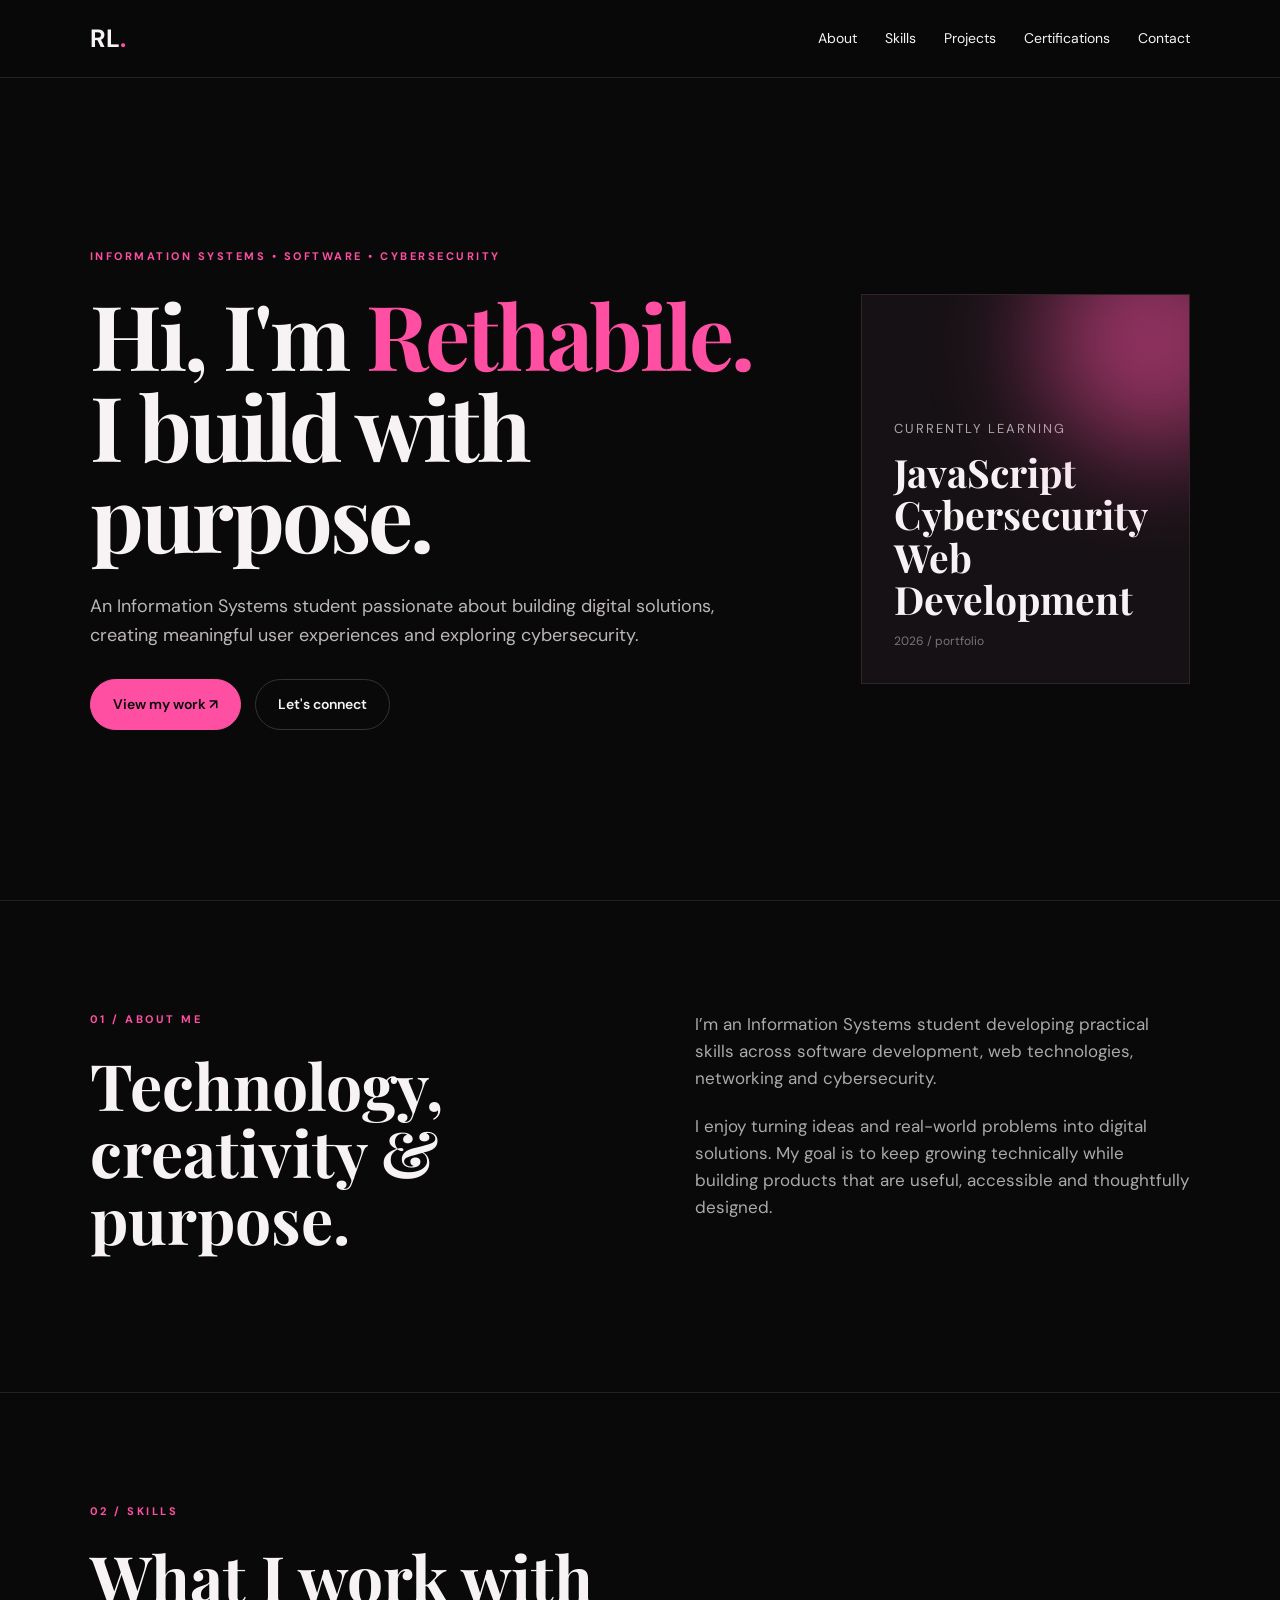
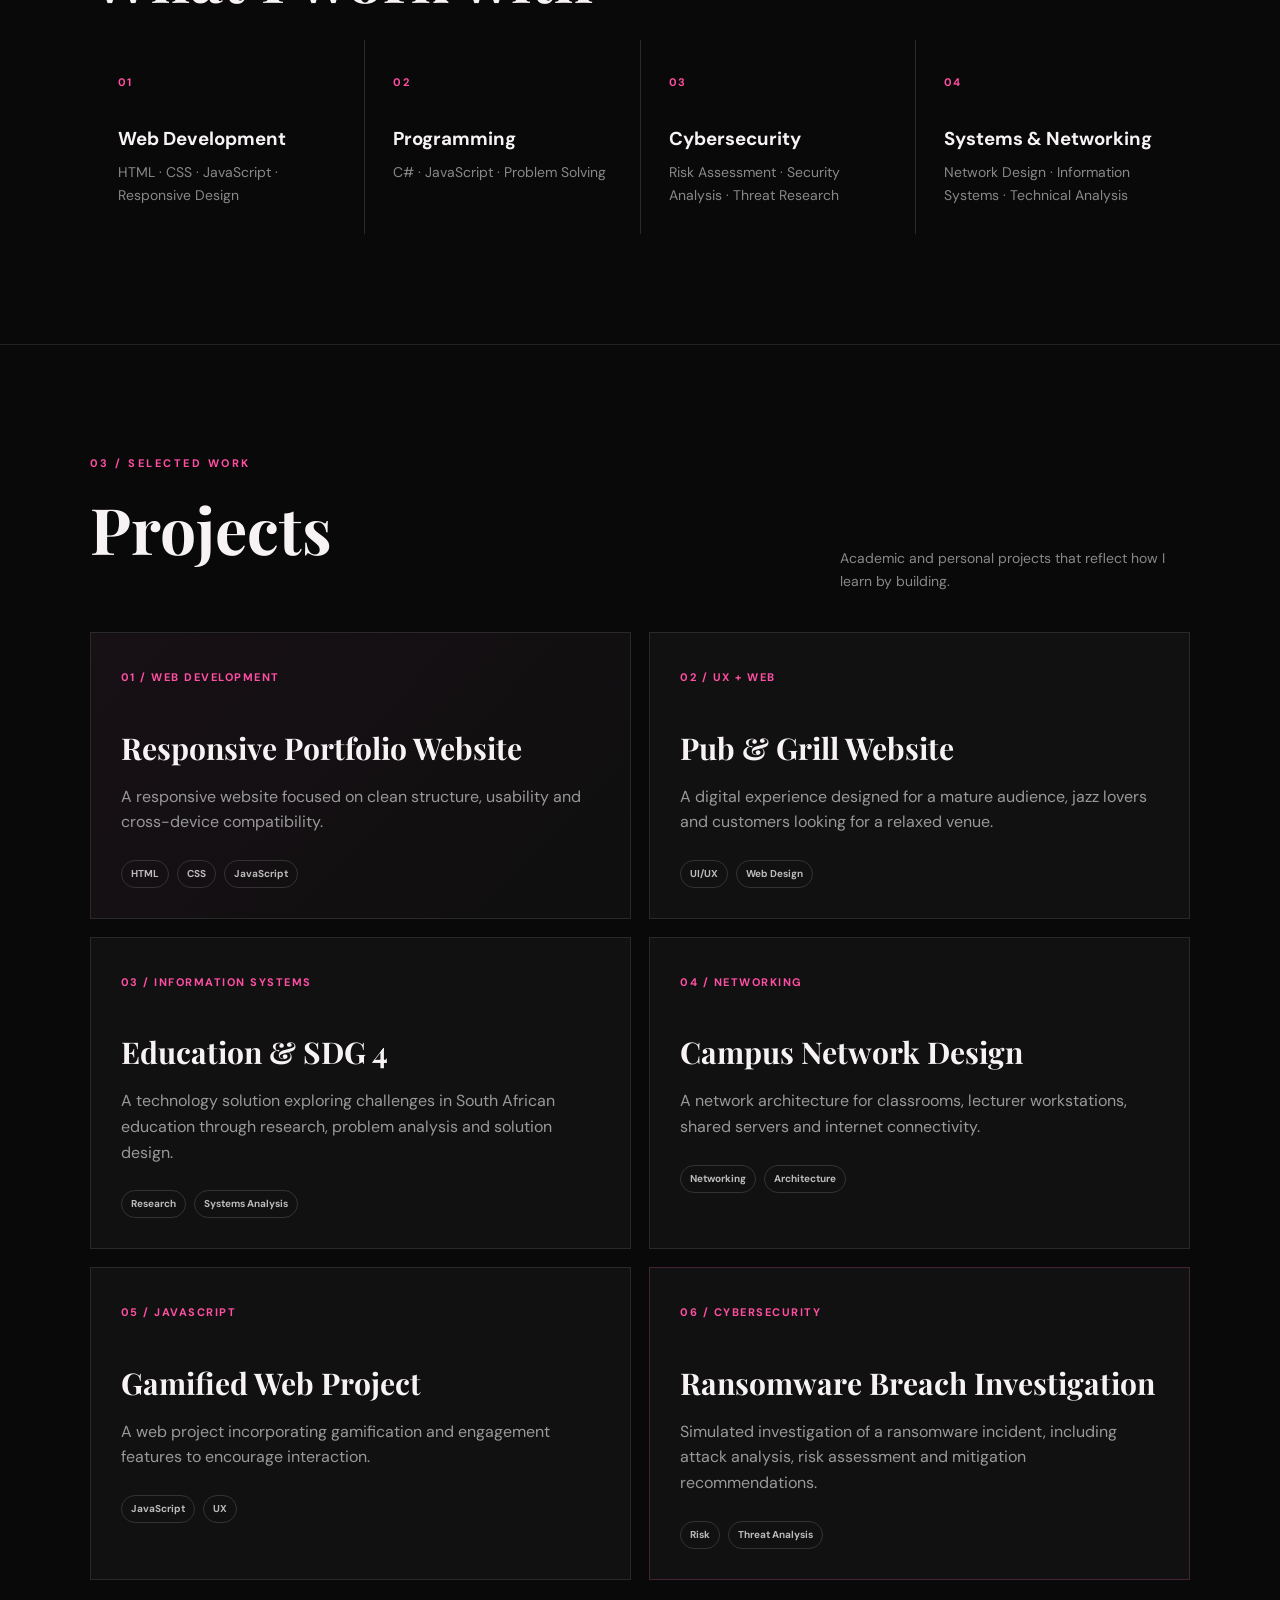
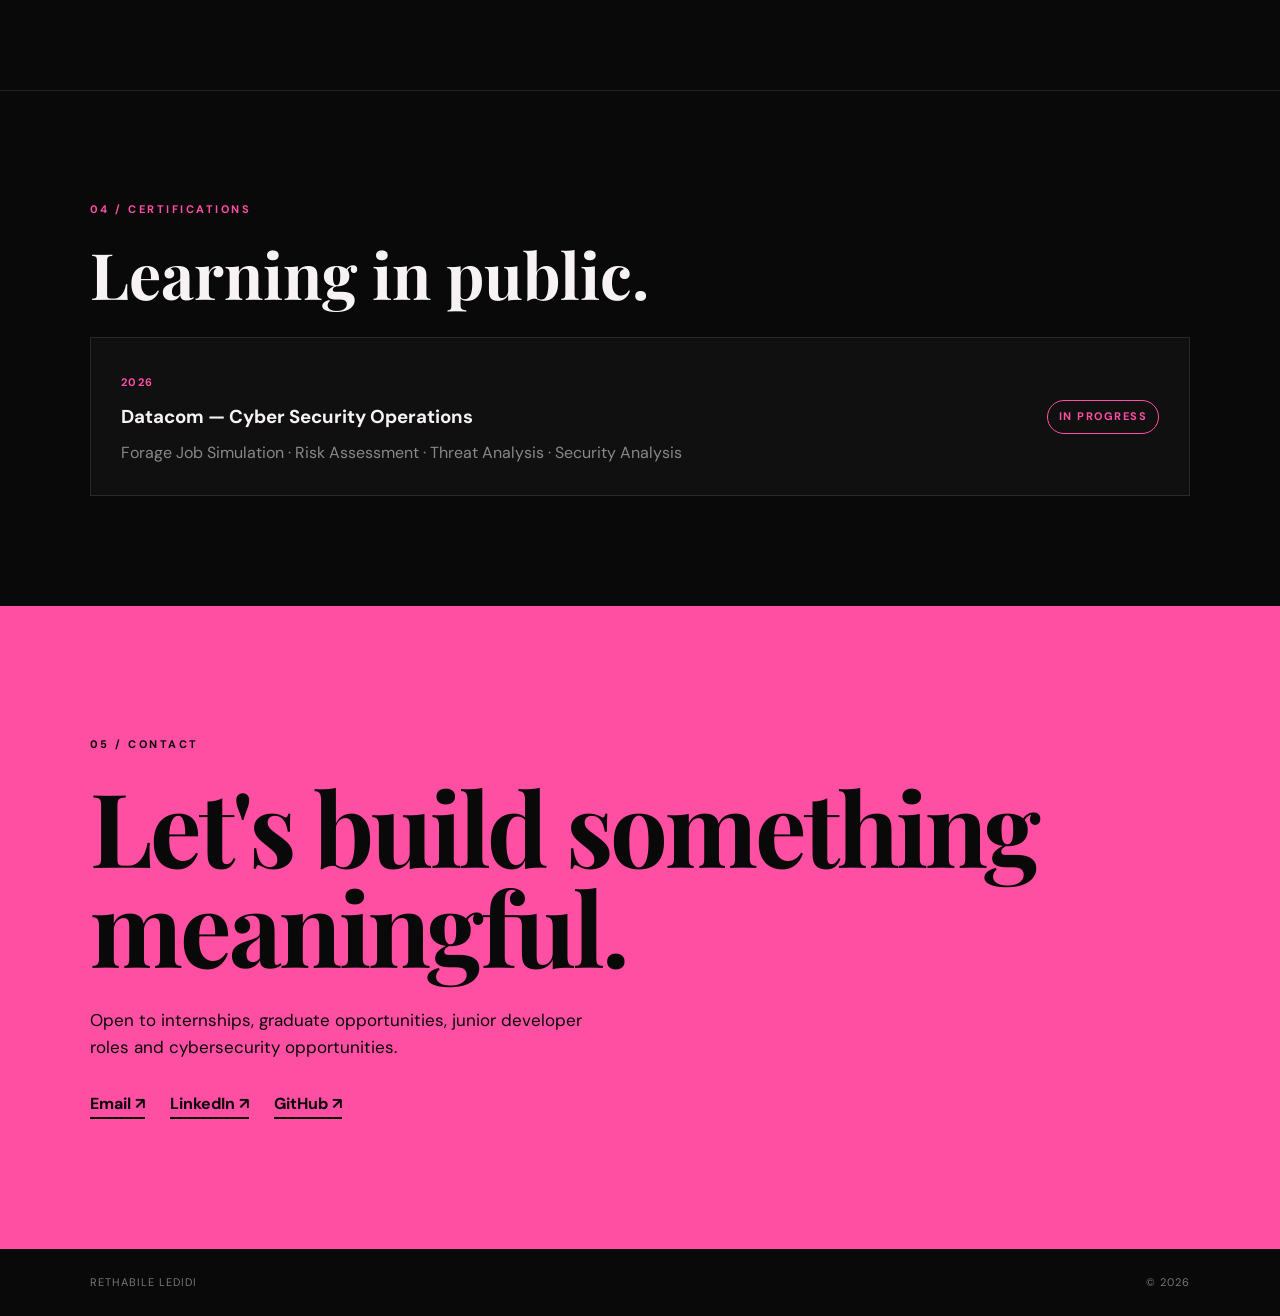
==== index.html @ a7f78f45 "Added all my website files" ====
<!DOCTYPE html>
<html lang="en">
<head>
  <meta charset="UTF-8">
  <meta name="viewport" content="width=device-width, initial-scale=1.0">
  <title>Rethabile Ledidi | Portfolio</title>
  <meta name="description" content="Portfolio of Rethabile Ledidi — Information Systems student, software developer and cybersecurity enthusiast.">
  <link rel="preconnect" href="https://fonts.googleapis.com">
  <link rel="preconnect" href="https://fonts.gstatic.com" crossorigin>
  <link href="https://fonts.googleapis.com/css2?family=DM+Sans:wght@400;500;600;700&family=Playfair+Display:wght@600;700&display=swap" rel="stylesheet">
  <link rel="stylesheet" href="style.css">
</head>
<body>
  <header class="nav">
    <a class="logo" href="#home">RL<span>.</span></a>
    <button class="menu" aria-label="Open menu">☰</button>
    <nav>
      <a href="#about">About</a>
      <a href="#skills">Skills</a>
      <a href="#projects">Projects</a>
      <a href="#certifications">Certifications</a>
      <a href="#contact">Contact</a>
    </nav>
  </header>

  <main>
    <section id="home" class="hero">
      <div class="hero-copy">
        <p class="eyebrow">INFORMATION SYSTEMS • SOFTWARE • CYBERSECURITY</p>
        <h1>Hi, I'm <span>Rethabile.</span><br>I build with purpose.</h1>
        <p class="intro">An Information Systems student passionate about building digital solutions, creating meaningful user experiences and exploring cybersecurity.</p>
        <div class="buttons">
          <a class="btn primary" href="#projects">View my work ↗</a>
          <a class="btn secondary" href="#contact">Let's connect</a>
        </div>
      </div>
      <div class="hero-card">
        <div class="pink-orb"></div>
        <p>Currently learning</p>
        <h2>JavaScript<br>Cybersecurity<br>Web Development</h2>
        <span>2026 / portfolio</span>
      </div>
    </section>

    <section id="about" class="section split">
      <div>
        <p class="eyebrow">01 / ABOUT ME</p>
        <h2>Technology, creativity & purpose.</h2>
      </div>
      <div>
        <p>I’m an Information Systems student developing practical skills across software development, web technologies, networking and cybersecurity.</p>
        <p>I enjoy turning ideas and real-world problems into digital solutions. My goal is to keep growing technically while building products that are useful, accessible and thoughtfully designed.</p>
      </div>
    </section>

    <section id="skills" class="section">
      <p class="eyebrow">02 / SKILLS</p>
      <h2>What I work with</h2>
      <div class="skills-grid">
        <div><span>01</span><h3>Web Development</h3><p>HTML · CSS · JavaScript · Responsive Design</p></div>
        <div><span>02</span><h3>Programming</h3><p>C# · JavaScript · Problem Solving</p></div>
        <div><span>03</span><h3>Cybersecurity</h3><p>Risk Assessment · Security Analysis · Threat Research</p></div>
        <div><span>04</span><h3>Systems & Networking</h3><p>Network Design · Information Systems · Technical Analysis</p></div>
      </div>
    </section>

    <section id="projects" class="section">
      <div class="section-heading">
        <div><p class="eyebrow">03 / SELECTED WORK</p><h2>Projects</h2></div>
        <p>Academic and personal projects that reflect how I learn by building.</p>
      </div>
      <div class="projects">
        <article class="project featured"><span>01 / WEB DEVELOPMENT</span><h3>Responsive Portfolio Website</h3><p>A responsive website focused on clean structure, usability and cross-device compatibility.</p><div class="tags"><b>HTML</b><b>CSS</b><b>JavaScript</b></div></article>
        <article class="project"><span>02 / UX + WEB</span><h3>Pub & Grill Website</h3><p>A digital experience designed for a mature audience, jazz lovers and customers looking for a relaxed venue.</p><div class="tags"><b>UI/UX</b><b>Web Design</b></div></article>
        <article class="project"><span>03 / INFORMATION SYSTEMS</span><h3>Education & SDG 4</h3><p>A technology solution exploring challenges in South African education through research, problem analysis and solution design.</p><div class="tags"><b>Research</b><b>Systems Analysis</b></div></article>
        <article class="project"><span>04 / NETWORKING</span><h3>Campus Network Design</h3><p>A network architecture for classrooms, lecturer workstations, shared servers and internet connectivity.</p><div class="tags"><b>Networking</b><b>Architecture</b></div></article>
        <article class="project"><span>05 / JAVASCRIPT</span><h3>Gamified Web Project</h3><p>A web project incorporating gamification and engagement features to encourage interaction.</p><div class="tags"><b>JavaScript</b><b>UX</b></div></article>
        <article class="project cyber"><span>06 / CYBERSECURITY</span><h3>Ransomware Breach Investigation</h3><p>Simulated investigation of a ransomware incident, including attack analysis, risk assessment and mitigation recommendations.</p><div class="tags"><b>Risk</b><b>Threat Analysis</b></div></article>
      </div>
    </section>

    <section id="certifications" class="section cert">
      <p class="eyebrow">04 / CERTIFICATIONS</p>
      <h2>Learning in public.</h2>
      <div class="cert-card">
        <div><span>2026</span><h3>Datacom — Cyber Security Operations</h3><p>Forage Job Simulation · Risk Assessment · Threat Analysis · Security Analysis</p></div>
        <span class="status">IN PROGRESS</span>
      </div>
    </section>

    <section id="contact" class="contact">
      <p class="eyebrow">05 / CONTACT</p>
      <h2>Let's build something<br><span>meaningful.</span></h2>
      <p>Open to internships, graduate opportunities, junior developer roles and cybersecurity opportunities.</p>
      <div class="contact-links">
        <a href="mailto:your.email@example.com">Email ↗</a>
        <a href="https://www.linkedin.com/" target="_blank">LinkedIn ↗</a>
        <a href="https://github.com/" target="_blank">GitHub ↗</a>
      </div>
    </section>
  </main>

  <footer><span>RETHABILE LEDIDI</span><span>© 2026</span></footer>
  <script src="script.js"></script>
</body>
</html>
---- style.css ----
*{box-sizing:border-box;margin:0;padding:0}html{scroll-behavior:smooth}body{background:#090909;color:#f7f3f5;font-family:'DM Sans',sans-serif;line-height:1.6}a{color:inherit;text-decoration:none}.nav{height:78px;display:flex;align-items:center;justify-content:space-between;padding:0 7%;position:sticky;top:0;background:rgba(9,9,9,.92);backdrop-filter:blur(12px);z-index:10;border-bottom:1px solid #222}.logo{font-size:25px;font-weight:700}.logo span,.hero h1 span,.contact h2 span{color:#ff4fa3}.nav nav{display:flex;gap:28px;font-size:14px}.nav nav a:hover{color:#ff4fa3}.menu{display:none;background:none;border:0;color:white;font-size:25px}.hero{min-height:calc(100vh - 78px);padding:8% 7%;display:grid;grid-template-columns:1.35fr .65fr;gap:8%;align-items:center}.eyebrow{font-size:11px;letter-spacing:2.5px;color:#ff4fa3;font-weight:700;margin-bottom:22px}.hero h1{font-family:'Playfair Display',serif;font-size:clamp(52px,7vw,100px);line-height:1.02;letter-spacing:-3px}.intro{max-width:650px;color:#bcb6ba;font-size:18px;margin:30px 0}.buttons{display:flex;gap:14px;flex-wrap:wrap}.btn{padding:13px 22px;border:1px solid #333;border-radius:100px;font-weight:600;font-size:14px}.primary{background:#ff4fa3;color:#090909;border-color:#ff4fa3}.secondary:hover{border-color:#ff4fa3;color:#ff4fa3}.hero-card{min-height:390px;background:#151114;border:1px solid #30242a;padding:32px;position:relative;overflow:hidden;display:flex;flex-direction:column;justify-content:flex-end}.hero-card p{color:#aaa;font-size:13px;text-transform:uppercase;letter-spacing:2px}.hero-card h2{font-family:'Playfair Display',serif;font-size:39px;line-height:1.08;margin:12px 0}.hero-card span{font-size:12px;color:#777}.pink-orb{position:absolute;width:230px;height:230px;border-radius:50%;background:#ff4fa3;filter:blur(55px);opacity:.55;right:-80px;top:-70px}.section{padding:110px 7%;border-top:1px solid #222}.split{display:grid;grid-template-columns:1fr 1fr;gap:10%}.section h2{font-family:'Playfair Display',serif;font-size:clamp(38px,5vw,65px);line-height:1.05;margin-bottom:30px}.split>div:last-child{color:#aaa;font-size:17px;max-width:650px}.split p+p{margin-top:20px}.skills-grid{display:grid;grid-template-columns:repeat(4,1fr);gap:1px;background:#2a2a2a}.skills-grid>div{background:#090909;padding:28px;min-height:190px}.skills-grid span,.project>span,.cert-card span{color:#ff4fa3;font-size:11px;letter-spacing:1.5px;font-weight:700}.skills-grid h3{margin:30px 0 8px}.skills-grid p,.section-heading>p{color:#888;font-size:14px}.section-heading{display:flex;justify-content:space-between;gap:30px;align-items:end;margin-bottom:40px}.section-heading>p{max-width:350px}.projects{display:grid;grid-template-columns:repeat(2,1fr);gap:18px}.project{min-height:260px;padding:30px;background:#111;border:1px solid #292929;transition:.25s}.project:hover{transform:translateY(-5px);border-color:#ff4fa3}.project h3{font-family:'Playfair Display',serif;font-size:30px;margin:35px 0 12px}.project p{color:#999;max-width:560px}.tags{display:flex;gap:8px;margin-top:25px}.tags b{font-size:10px;border:1px solid #333;padding:5px 9px;border-radius:20px;color:#bbb}.featured{background:linear-gradient(135deg,#171015,#0f0f0f)}.cyber{border-color:#442337}.cert-card{display:flex;justify-content:space-between;gap:20px;align-items:center;border:1px solid #292929;padding:30px;background:#101010}.cert-card h3{margin:8px 0}.cert-card p{color:#888}.status{border:1px solid #ff4fa3;padding:7px 11px;border-radius:20px;white-space:nowrap}.contact{padding:130px 7%;background:#ff4fa3;color:#090909}.contact .eyebrow{color:#090909}.contact h2{font-family:'Playfair Display',serif;font-size:clamp(50px,8vw,105px);line-height:.98;letter-spacing:-3px}.contact h2 span{color:#090909}.contact>p:not(.eyebrow){max-width:520px;margin:30px 0;font-size:17px}.contact-links{display:flex;gap:25px;flex-wrap:wrap}.contact-links a{font-weight:700;border-bottom:2px solid #090909}.contact-links a:hover{opacity:.6}footer{padding:25px 7%;display:flex;justify-content:space-between;color:#777;font-size:11px;letter-spacing:1px}@media(max-width:800px){.nav nav{display:none}.menu{display:block}.hero,.split{grid-template-columns:1fr}.hero{padding-top:60px}.hero-card{min-height:330px}.skills-grid{grid-template-columns:1fr 1fr}.projects{grid-template-columns:1fr}.section-heading{display:block}.section-heading>p{margin-top:15px}.cert-card{align-items:flex-start;flex-direction:column}}@media(max-width:500px){.skills-grid{grid-template-columns:1fr}.hero h1{letter-spacing:-2px}.section{padding:80px 6%}.hero{padding-left:6%;padding-right:6%}.nav{padding:0 6%}}
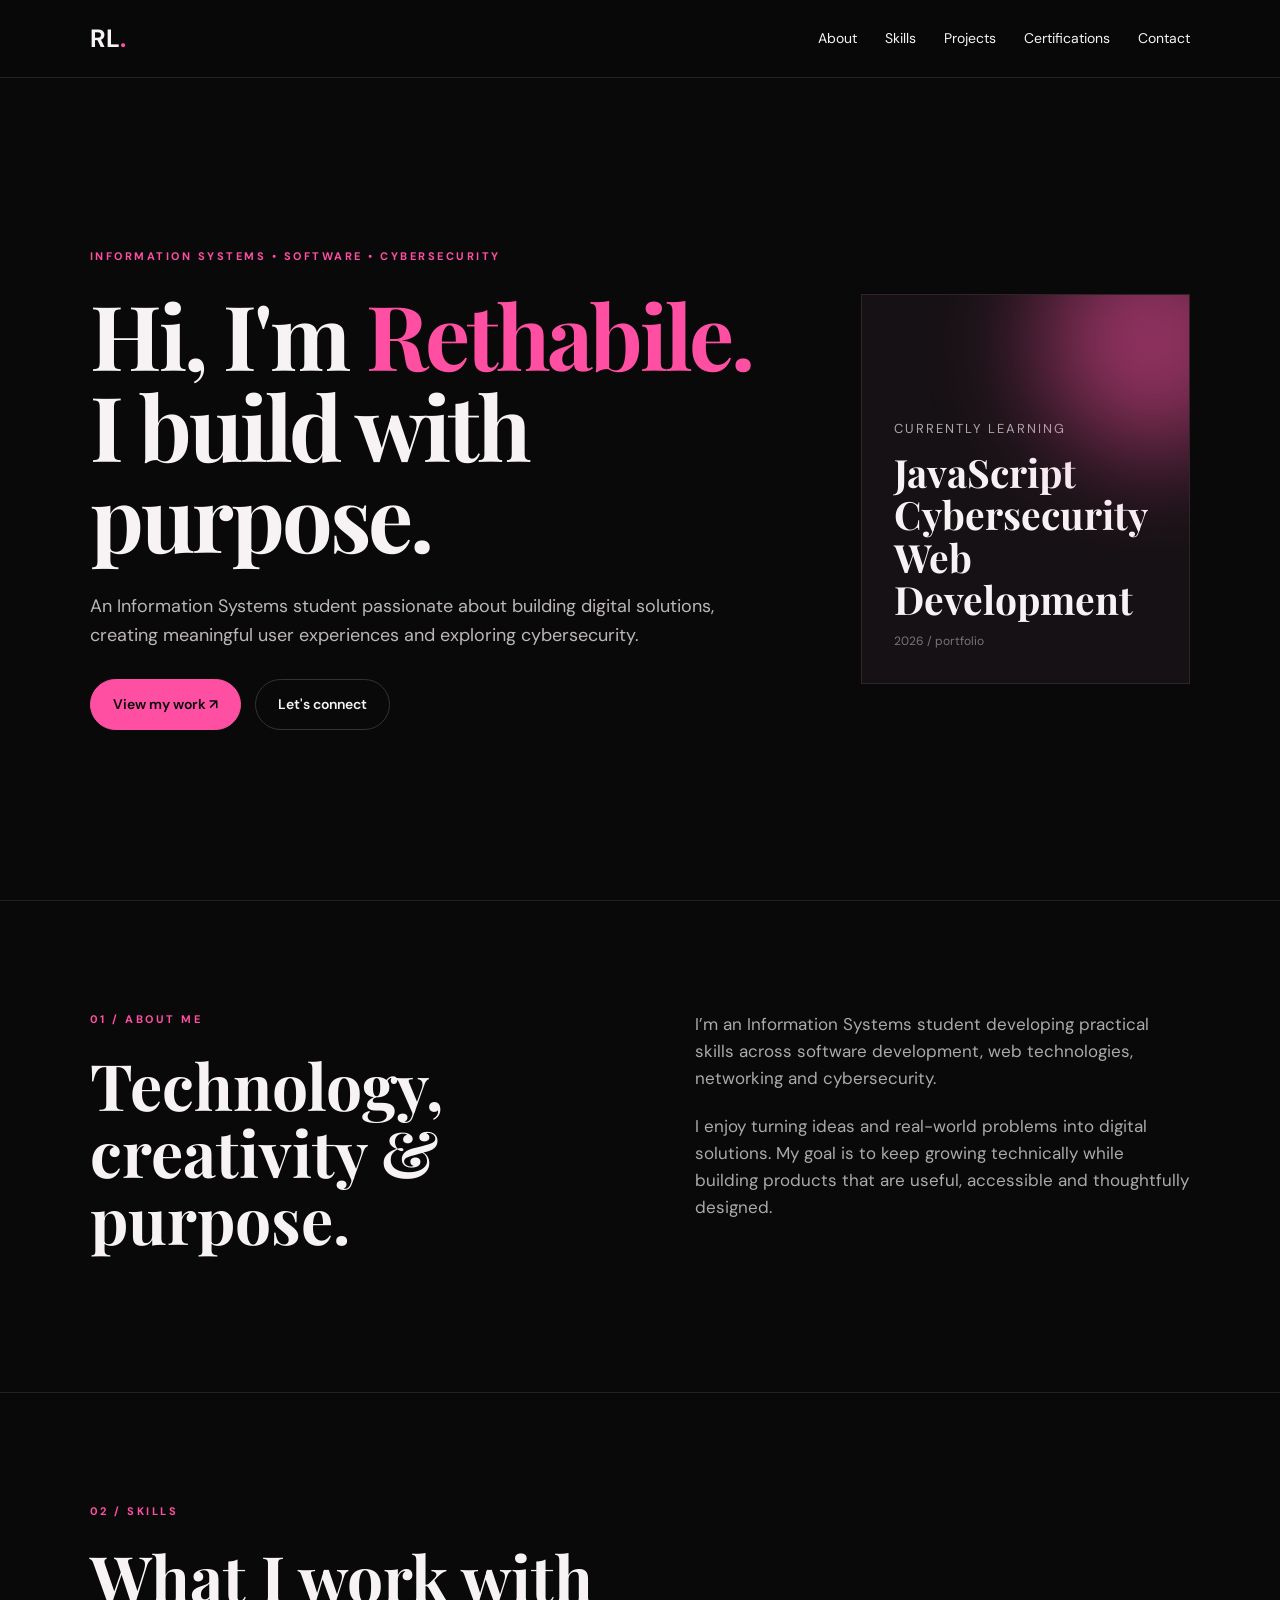
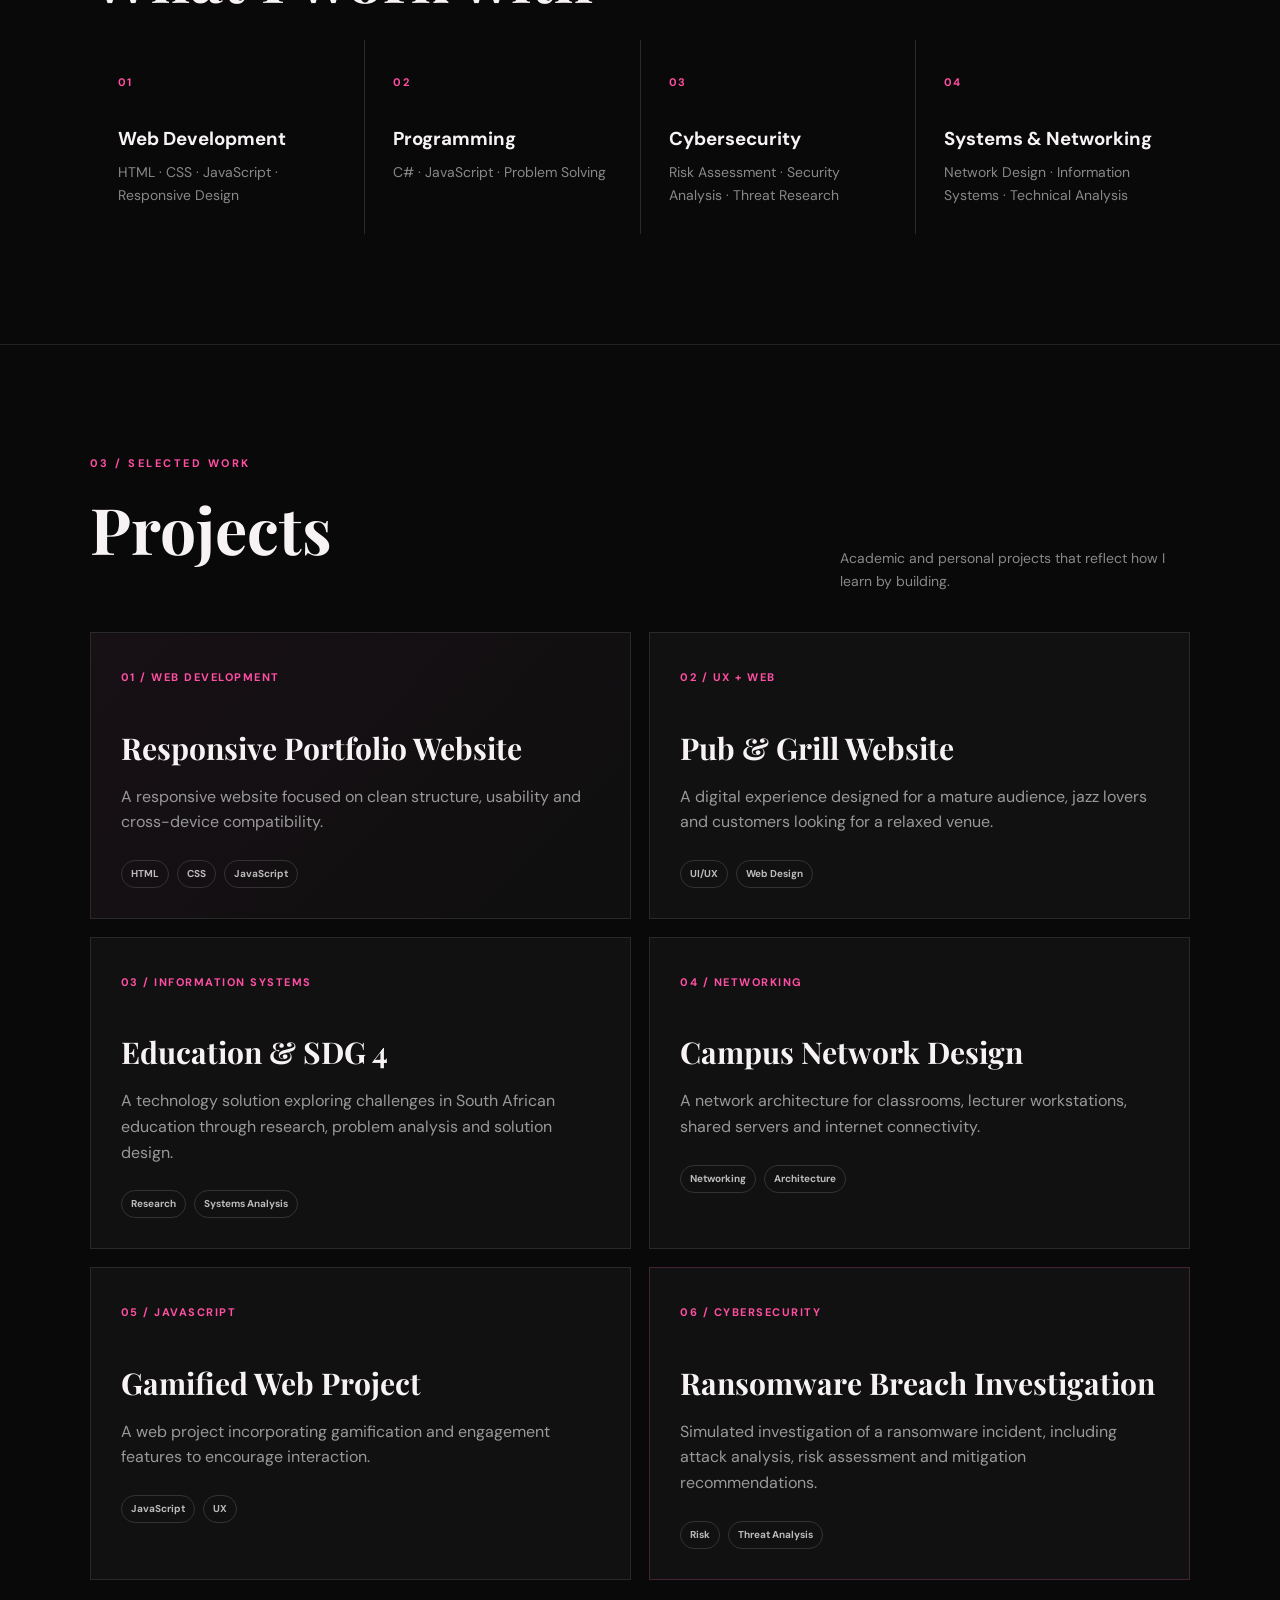
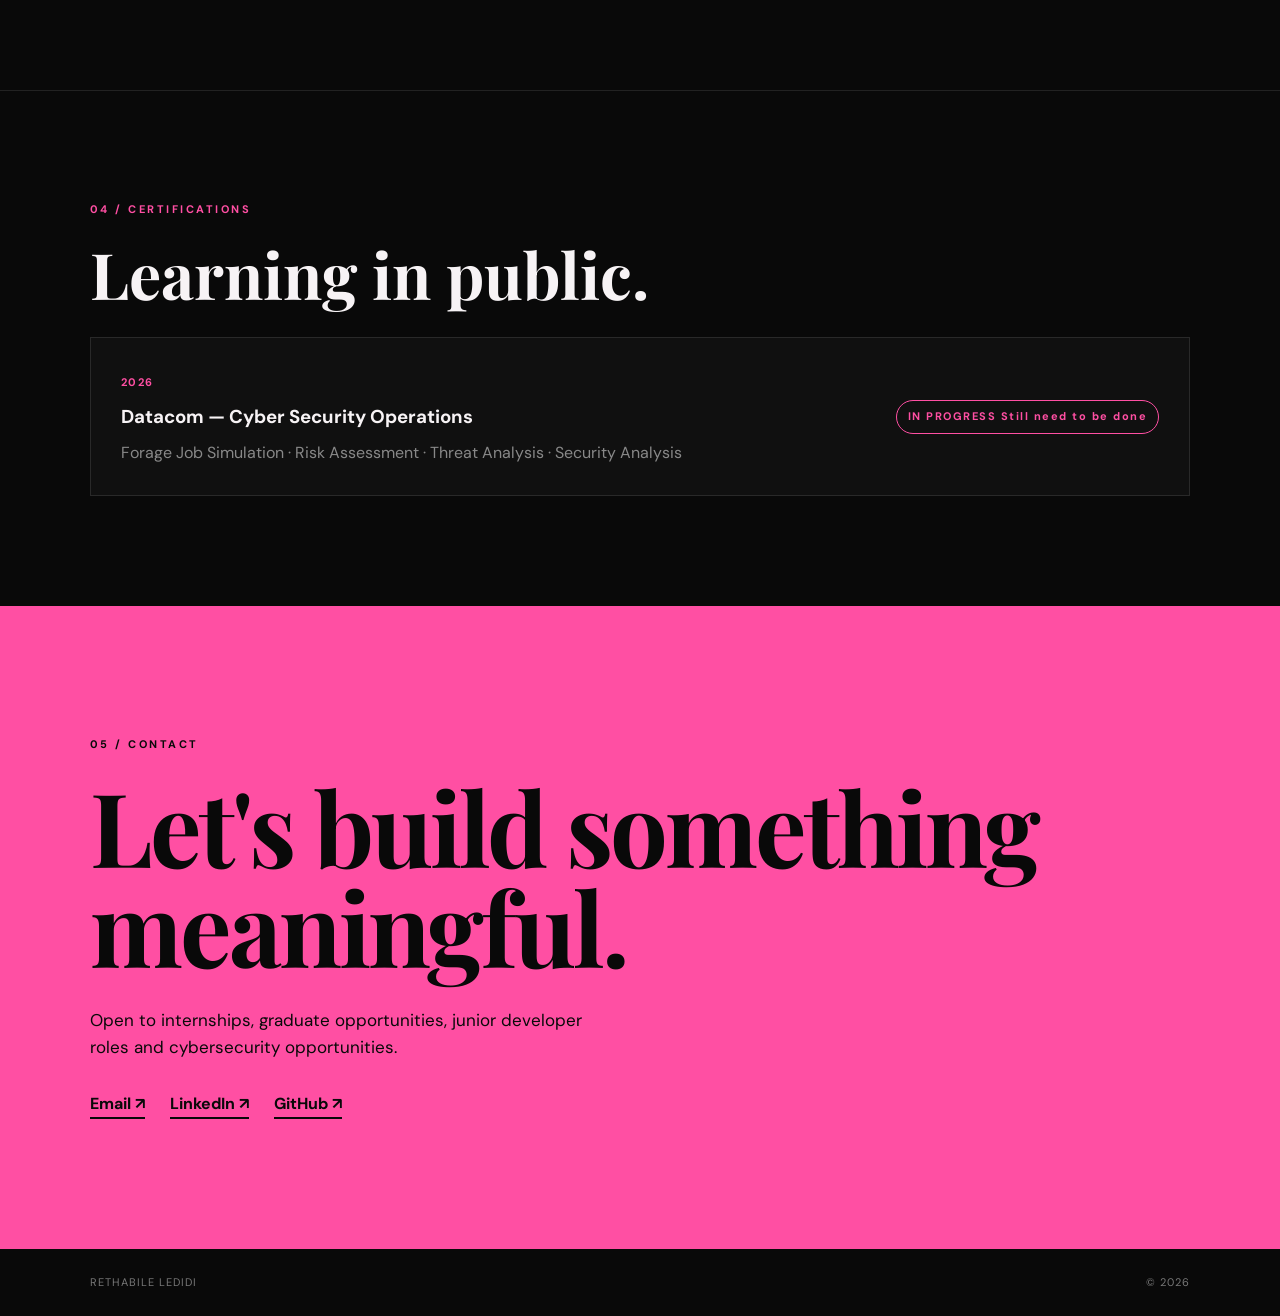
==== commit 0c814d0a: "add more info" ====
--- a/index.html
+++ b/index.html
@@ -84,7 +84,7 @@
       <h2>Learning in public.</h2>
       <div class="cert-card">
         <div><span>2026</span><h3>Datacom — Cyber Security Operations</h3><p>Forage Job Simulation · Risk Assessment · Threat Analysis · Security Analysis</p></div>
-        <span class="status">IN PROGRESS</span>
+        <span class="status">IN PROGRESS Still need to be done</span>
       </div>
     </section>
 
@@ -93,9 +93,9 @@
       <h2>Let's build something<br><span>meaningful.</span></h2>
       <p>Open to internships, graduate opportunities, junior developer roles and cybersecurity opportunities.</p>
       <div class="contact-links">
-        <a href="mailto:your.email@example.com">Email ↗</a>
-        <a href="https://www.linkedin.com/" target="_blank">LinkedIn ↗</a>
-        <a href="https://github.com/" target="_blank">GitHub ↗</a>
+        <a href="mailto:rethabileledidi@gmail.com">Email ↗</a>
+        <a href="https://www.linkedin.com/in/rethabile-ledidi/" target="_blank">LinkedIn ↗</a>
+        <a href="https://github.com/rethabileledidi" target="_blank">GitHub ↗</a>
       </div>
     </section>
   </main>
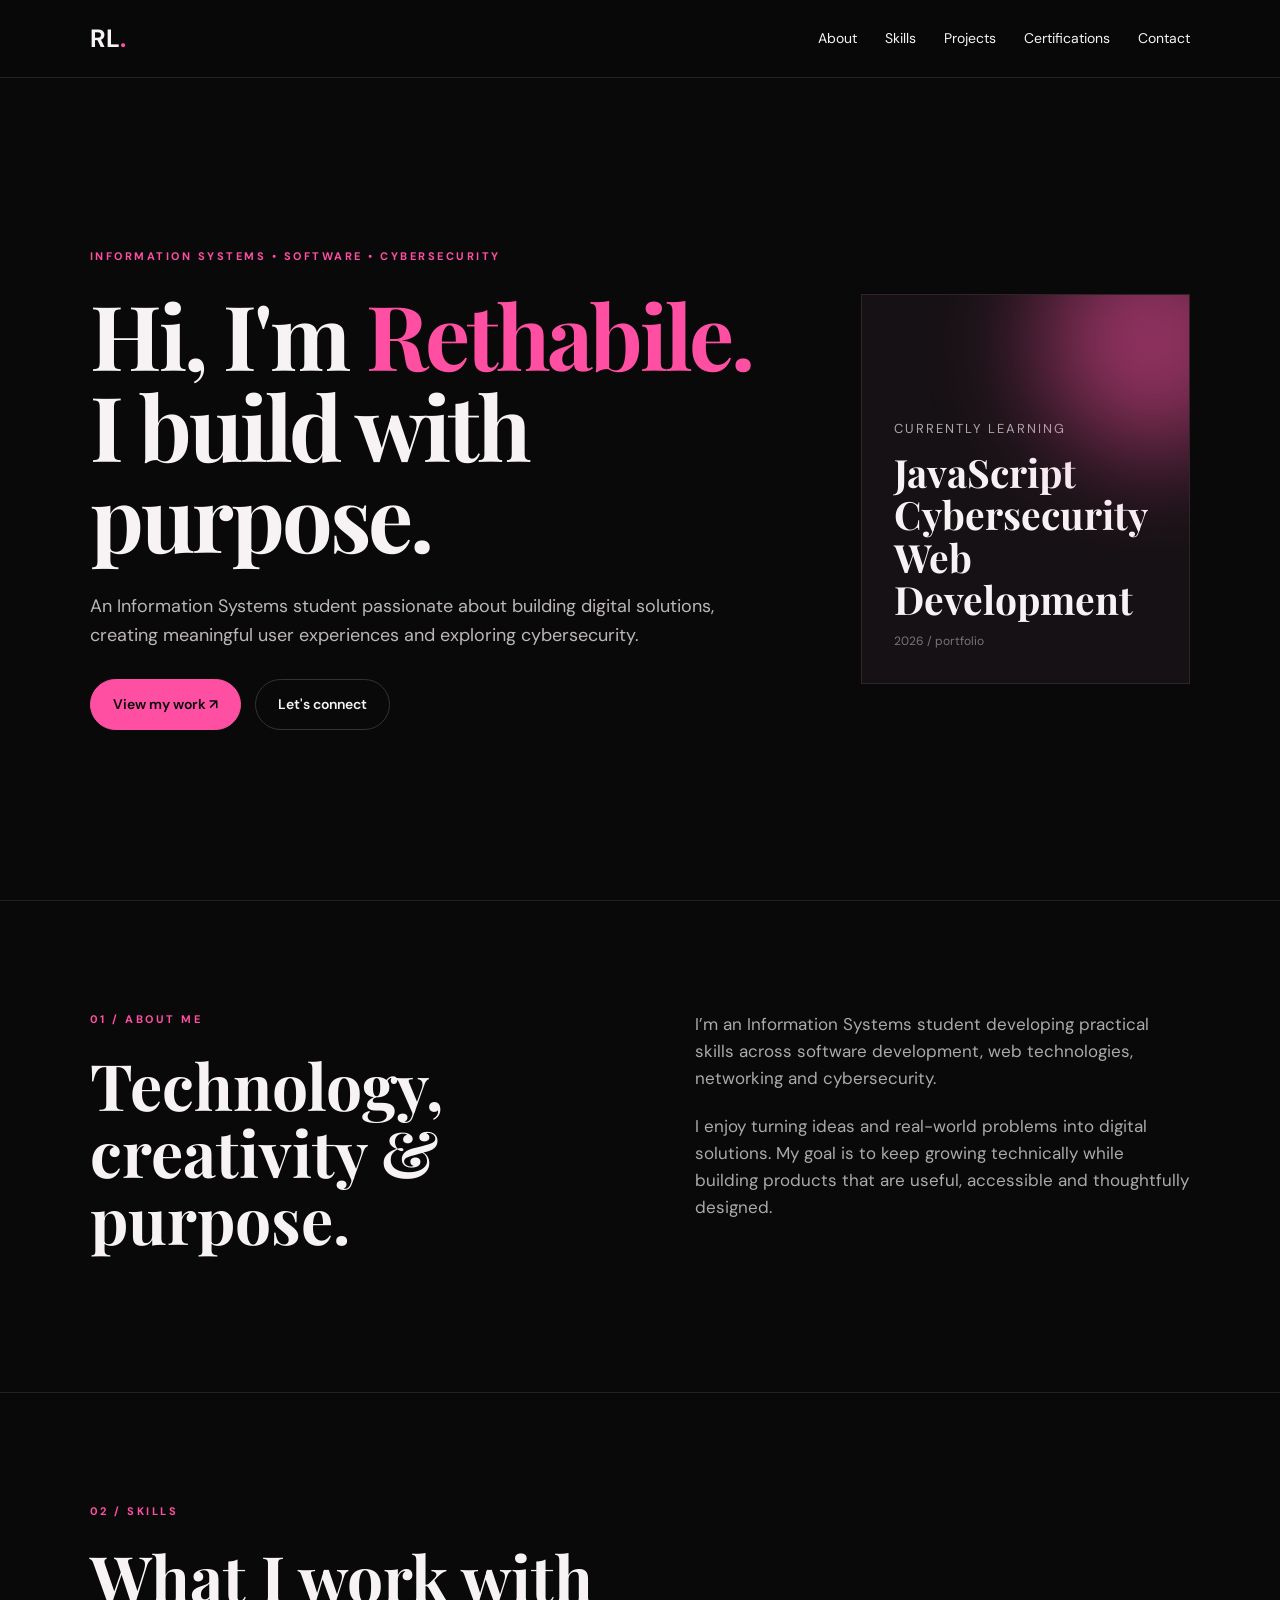
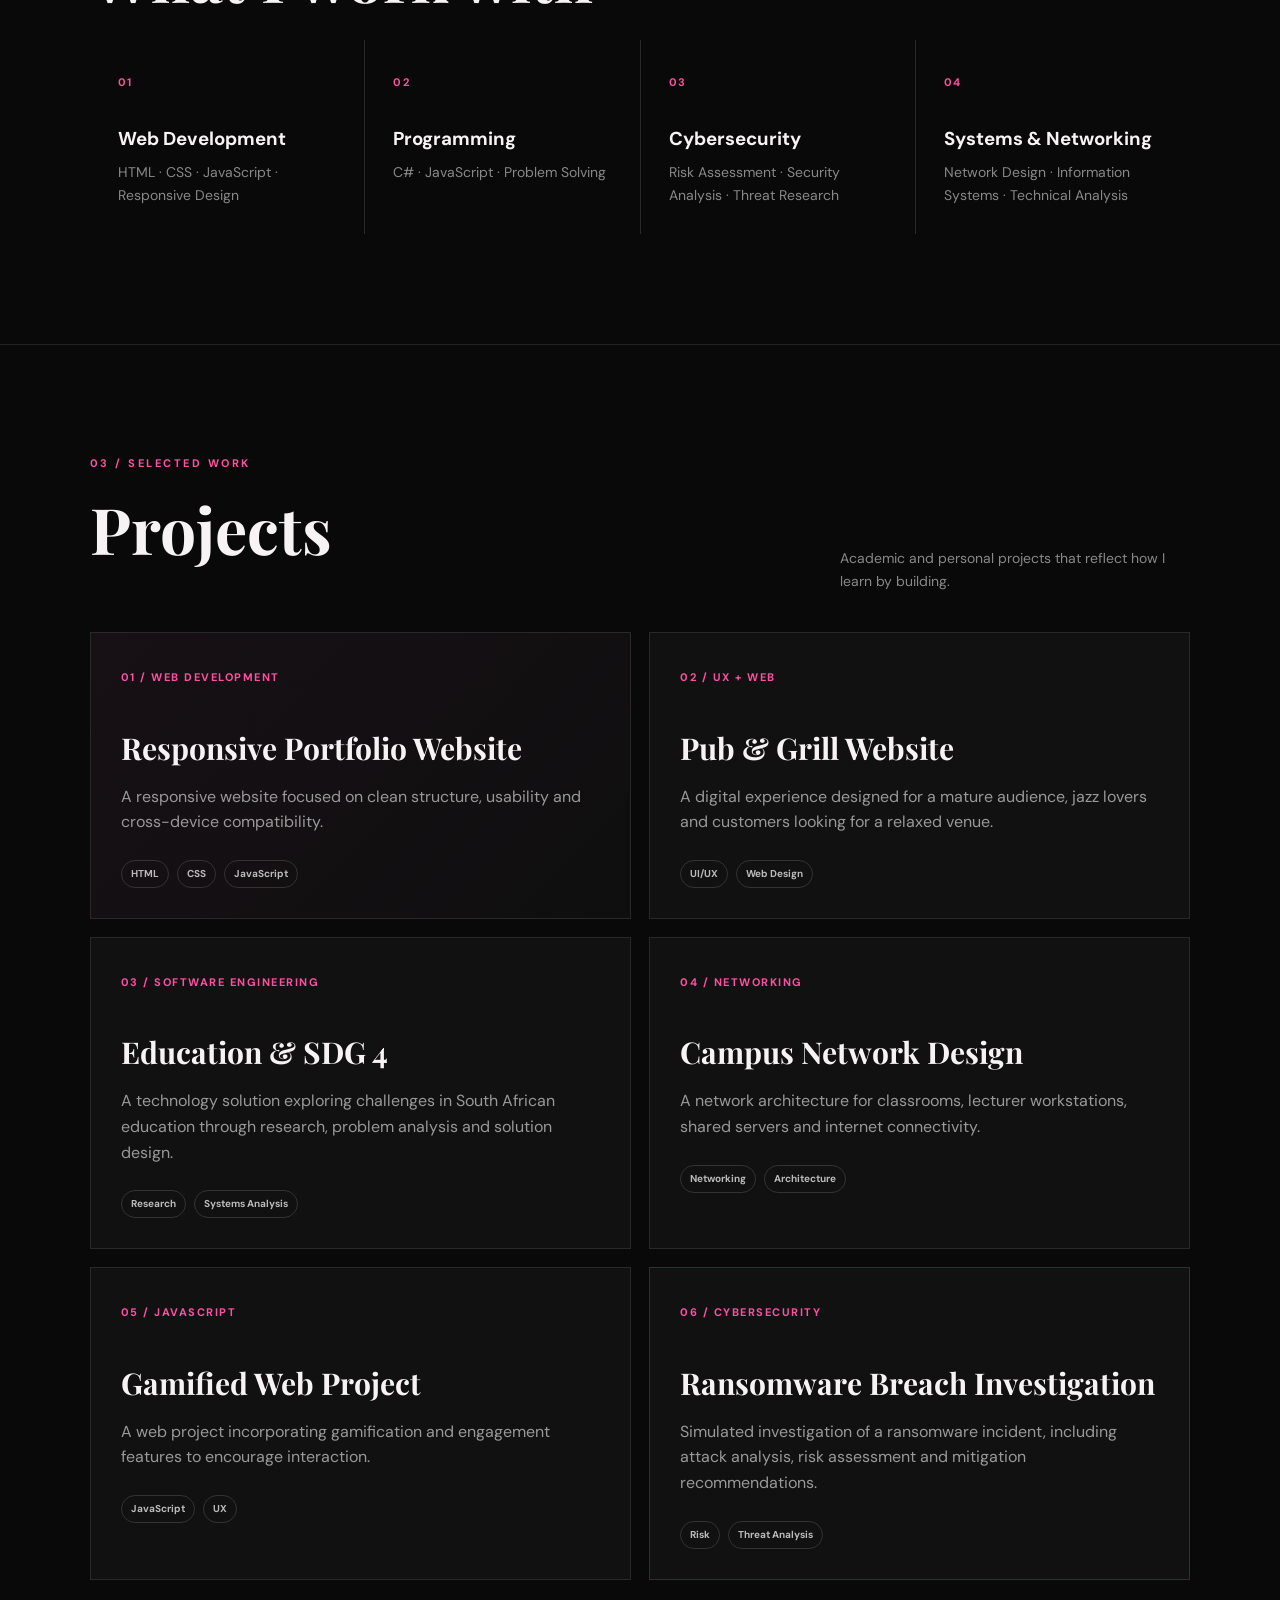
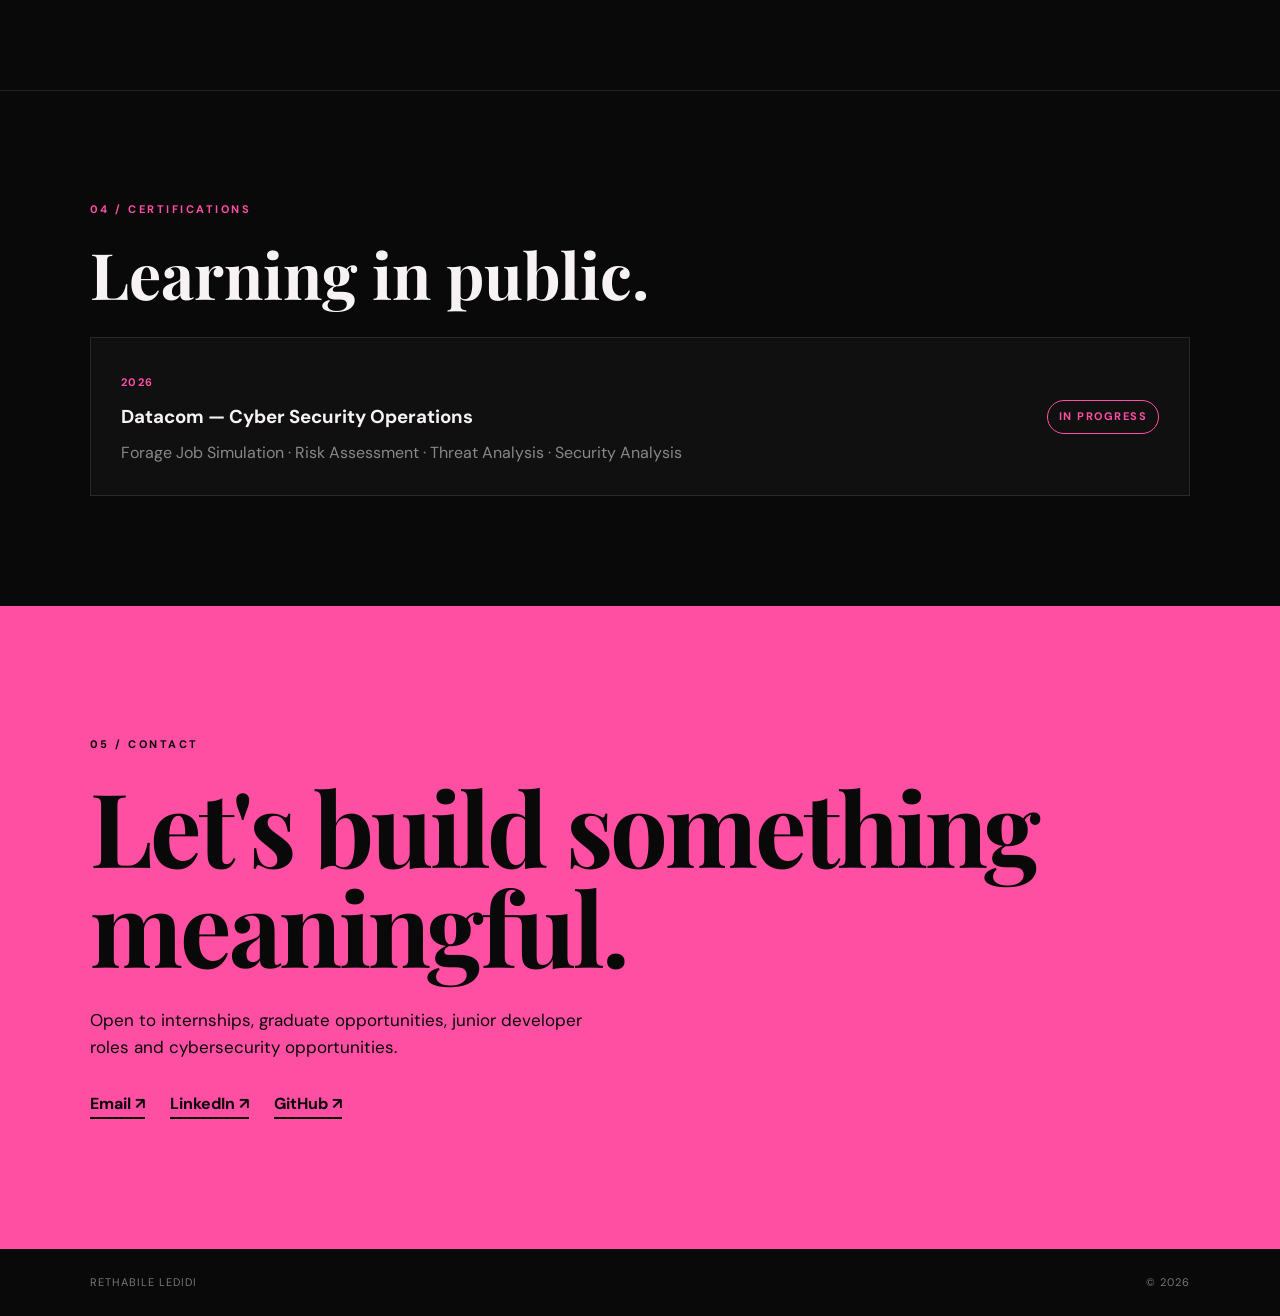
==== commit 511cfd60: "CHANGED MAJOR" ====
--- a/index.html
+++ b/index.html
@@ -72,7 +72,7 @@
       <div class="projects">
         <article class="project featured"><span>01 / WEB DEVELOPMENT</span><h3>Responsive Portfolio Website</h3><p>A responsive website focused on clean structure, usability and cross-device compatibility.</p><div class="tags"><b>HTML</b><b>CSS</b><b>JavaScript</b></div></article>
         <article class="project"><span>02 / UX + WEB</span><h3>Pub & Grill Website</h3><p>A digital experience designed for a mature audience, jazz lovers and customers looking for a relaxed venue.</p><div class="tags"><b>UI/UX</b><b>Web Design</b></div></article>
-        <article class="project"><span>03 / INFORMATION SYSTEMS</span><h3>Education & SDG 4</h3><p>A technology solution exploring challenges in South African education through research, problem analysis and solution design.</p><div class="tags"><b>Research</b><b>Systems Analysis</b></div></article>
+        <article class="project"><span>03 / SOFTWARE ENGINEERING</span><h3>Education & SDG 4</h3><p>A technology solution exploring challenges in South African education through research, problem analysis and solution design.</p><div class="tags"><b>Research</b><b>Systems Analysis</b></div></article>
         <article class="project"><span>04 / NETWORKING</span><h3>Campus Network Design</h3><p>A network architecture for classrooms, lecturer workstations, shared servers and internet connectivity.</p><div class="tags"><b>Networking</b><b>Architecture</b></div></article>
         <article class="project"><span>05 / JAVASCRIPT</span><h3>Gamified Web Project</h3><p>A web project incorporating gamification and engagement features to encourage interaction.</p><div class="tags"><b>JavaScript</b><b>UX</b></div></article>
         <article class="project cyber"><span>06 / CYBERSECURITY</span><h3>Ransomware Breach Investigation</h3><p>Simulated investigation of a ransomware incident, including attack analysis, risk assessment and mitigation recommendations.</p><div class="tags"><b>Risk</b><b>Threat Analysis</b></div></article>
@@ -84,7 +84,7 @@
       <h2>Learning in public.</h2>
       <div class="cert-card">
         <div><span>2026</span><h3>Datacom — Cyber Security Operations</h3><p>Forage Job Simulation · Risk Assessment · Threat Analysis · Security Analysis</p></div>
-        <span class="status">IN PROGRESS Still need to be done</span>
+        <span class="status">IN PROGRESS </span>
       </div>
     </section>
 
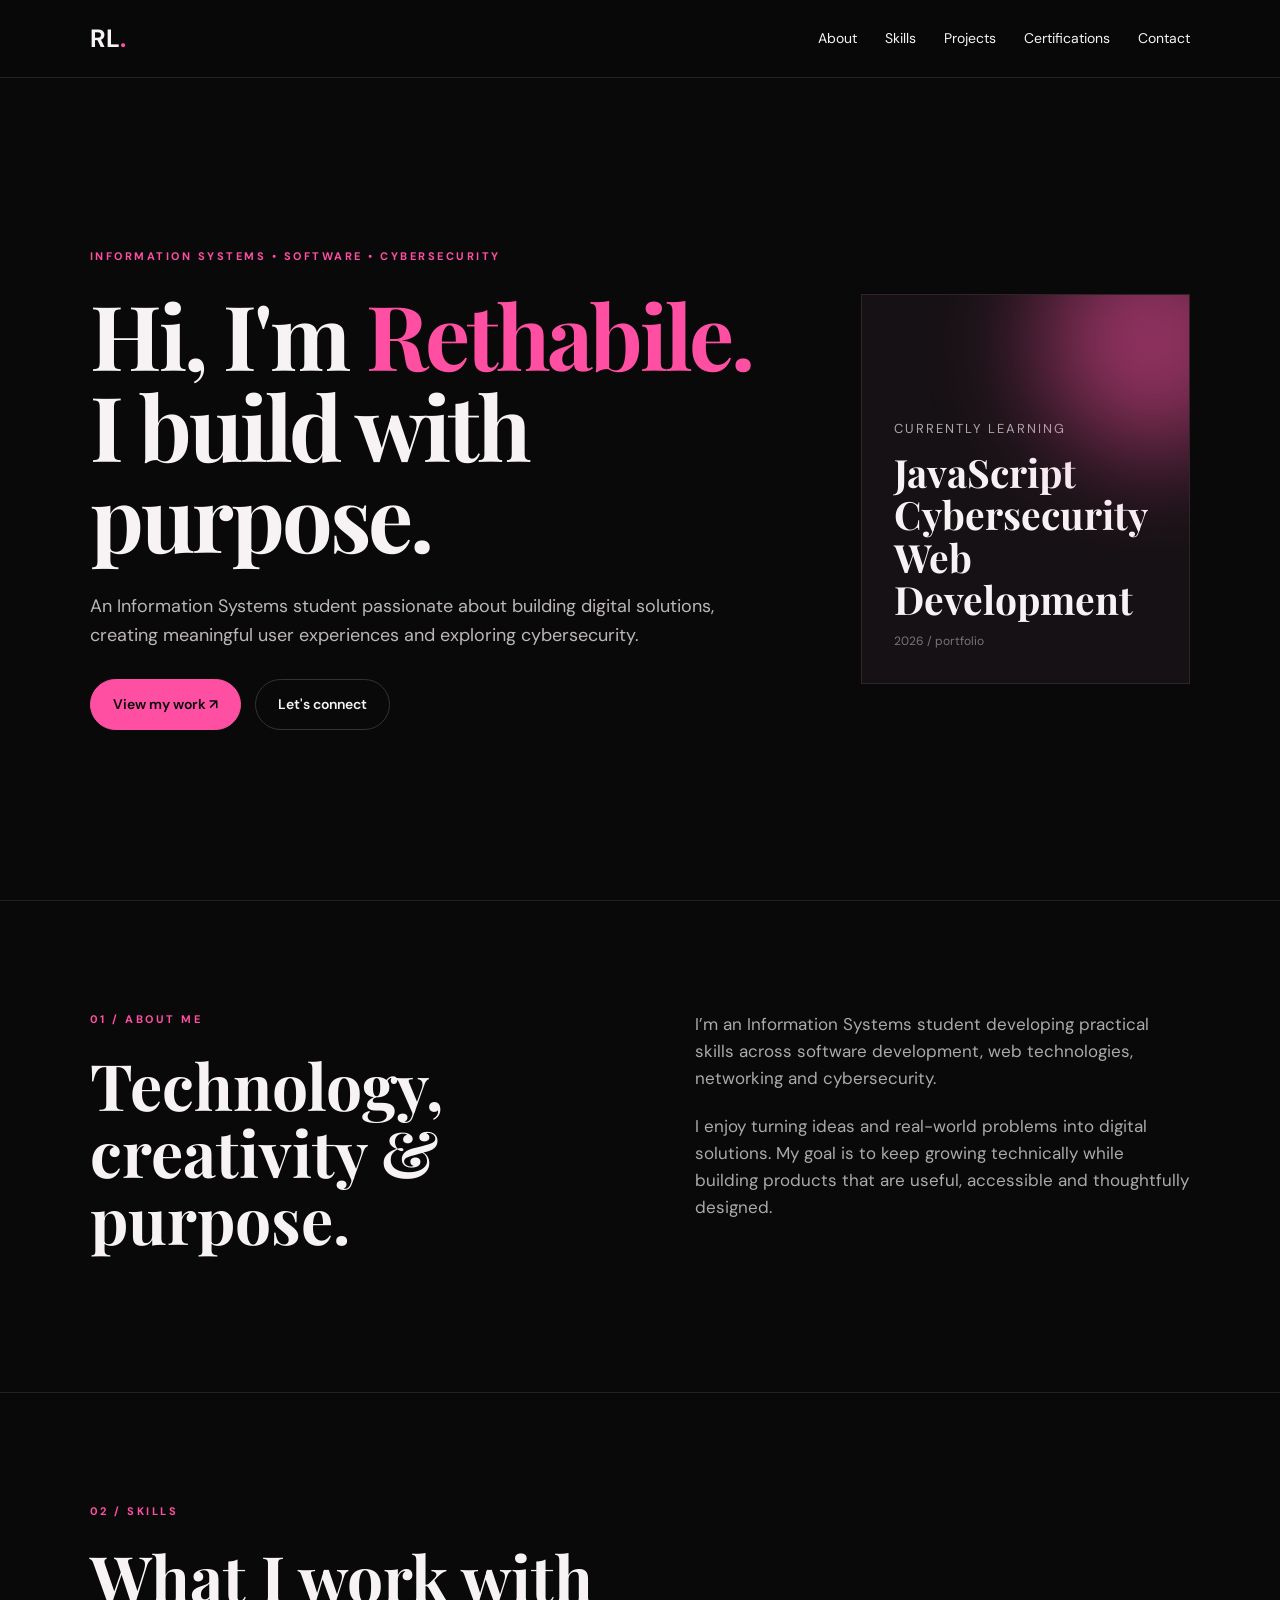
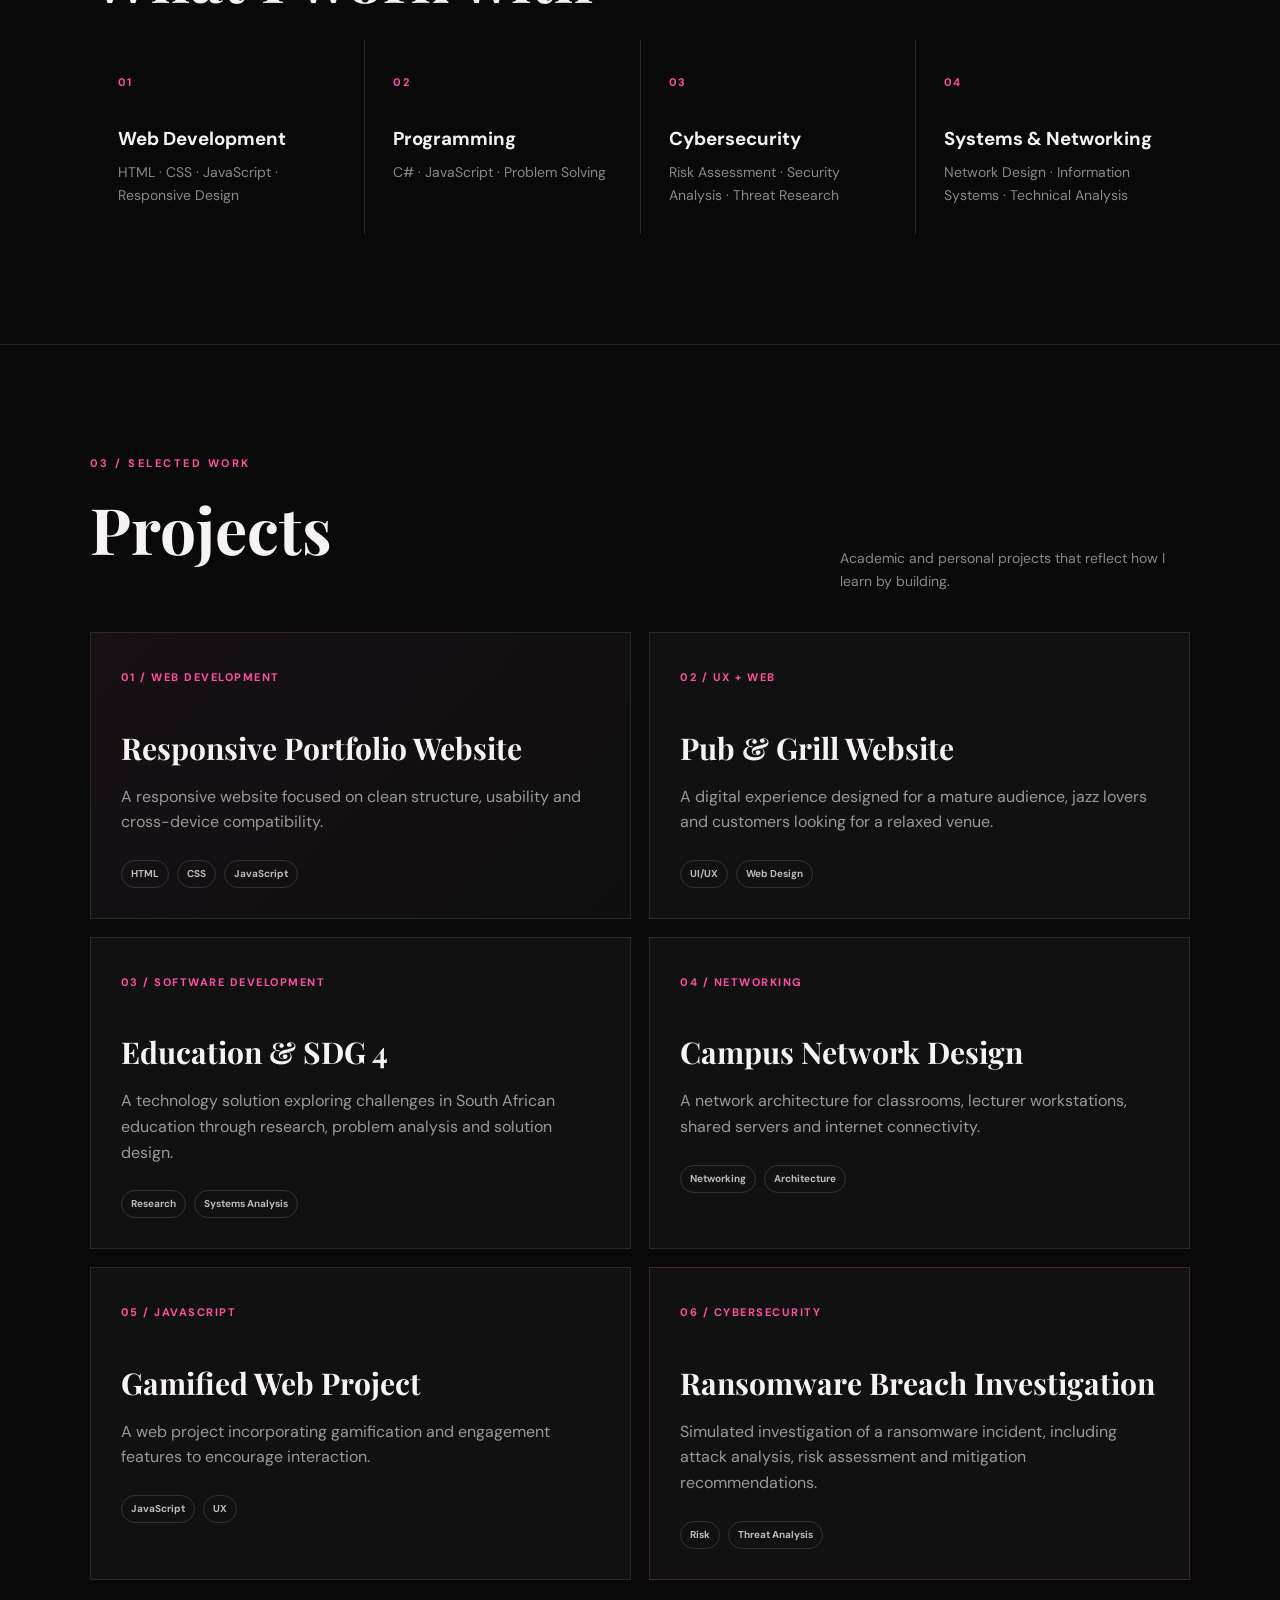
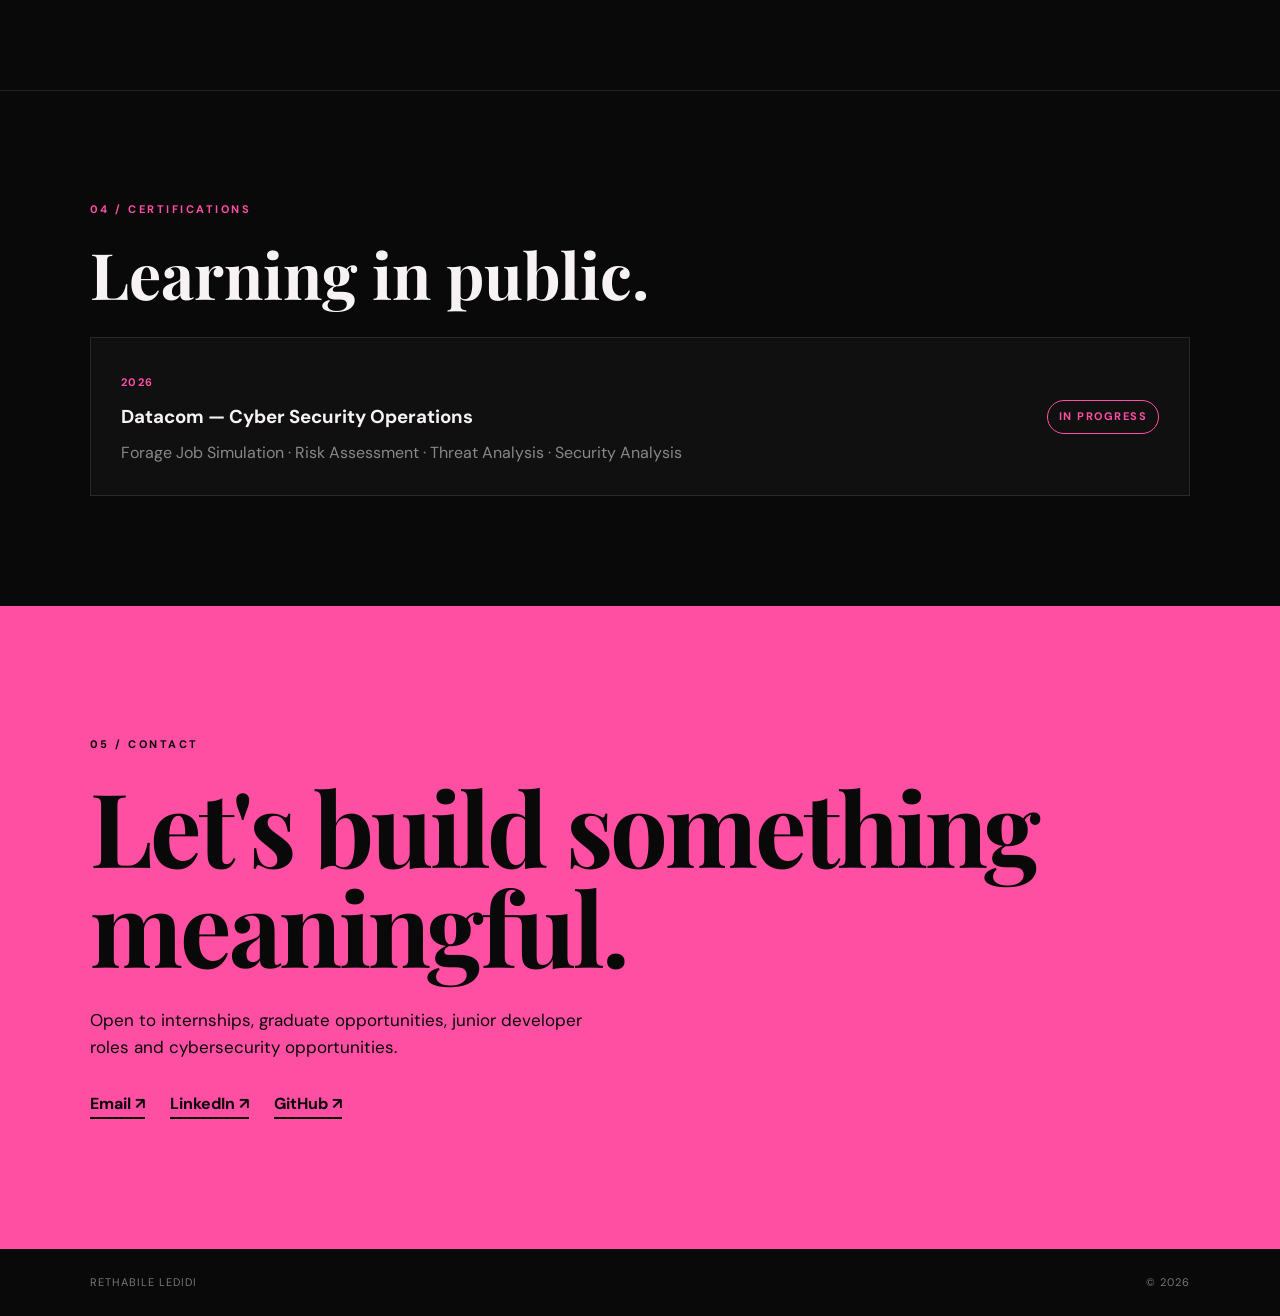
==== commit 708c647b: "CHANGE ENGINEERING TO DEV" ====
--- a/index.html
+++ b/index.html
@@ -72,7 +72,7 @@
       <div class="projects">
         <article class="project featured"><span>01 / WEB DEVELOPMENT</span><h3>Responsive Portfolio Website</h3><p>A responsive website focused on clean structure, usability and cross-device compatibility.</p><div class="tags"><b>HTML</b><b>CSS</b><b>JavaScript</b></div></article>
         <article class="project"><span>02 / UX + WEB</span><h3>Pub & Grill Website</h3><p>A digital experience designed for a mature audience, jazz lovers and customers looking for a relaxed venue.</p><div class="tags"><b>UI/UX</b><b>Web Design</b></div></article>
-        <article class="project"><span>03 / SOFTWARE ENGINEERING</span><h3>Education & SDG 4</h3><p>A technology solution exploring challenges in South African education through research, problem analysis and solution design.</p><div class="tags"><b>Research</b><b>Systems Analysis</b></div></article>
+        <article class="project"><span>03 / SOFTWARE DEVELOPMENT</span><h3>Education & SDG 4</h3><p>A technology solution exploring challenges in South African education through research, problem analysis and solution design.</p><div class="tags"><b>Research</b><b>Systems Analysis</b></div></article>
         <article class="project"><span>04 / NETWORKING</span><h3>Campus Network Design</h3><p>A network architecture for classrooms, lecturer workstations, shared servers and internet connectivity.</p><div class="tags"><b>Networking</b><b>Architecture</b></div></article>
         <article class="project"><span>05 / JAVASCRIPT</span><h3>Gamified Web Project</h3><p>A web project incorporating gamification and engagement features to encourage interaction.</p><div class="tags"><b>JavaScript</b><b>UX</b></div></article>
         <article class="project cyber"><span>06 / CYBERSECURITY</span><h3>Ransomware Breach Investigation</h3><p>Simulated investigation of a ransomware incident, including attack analysis, risk assessment and mitigation recommendations.</p><div class="tags"><b>Risk</b><b>Threat Analysis</b></div></article>
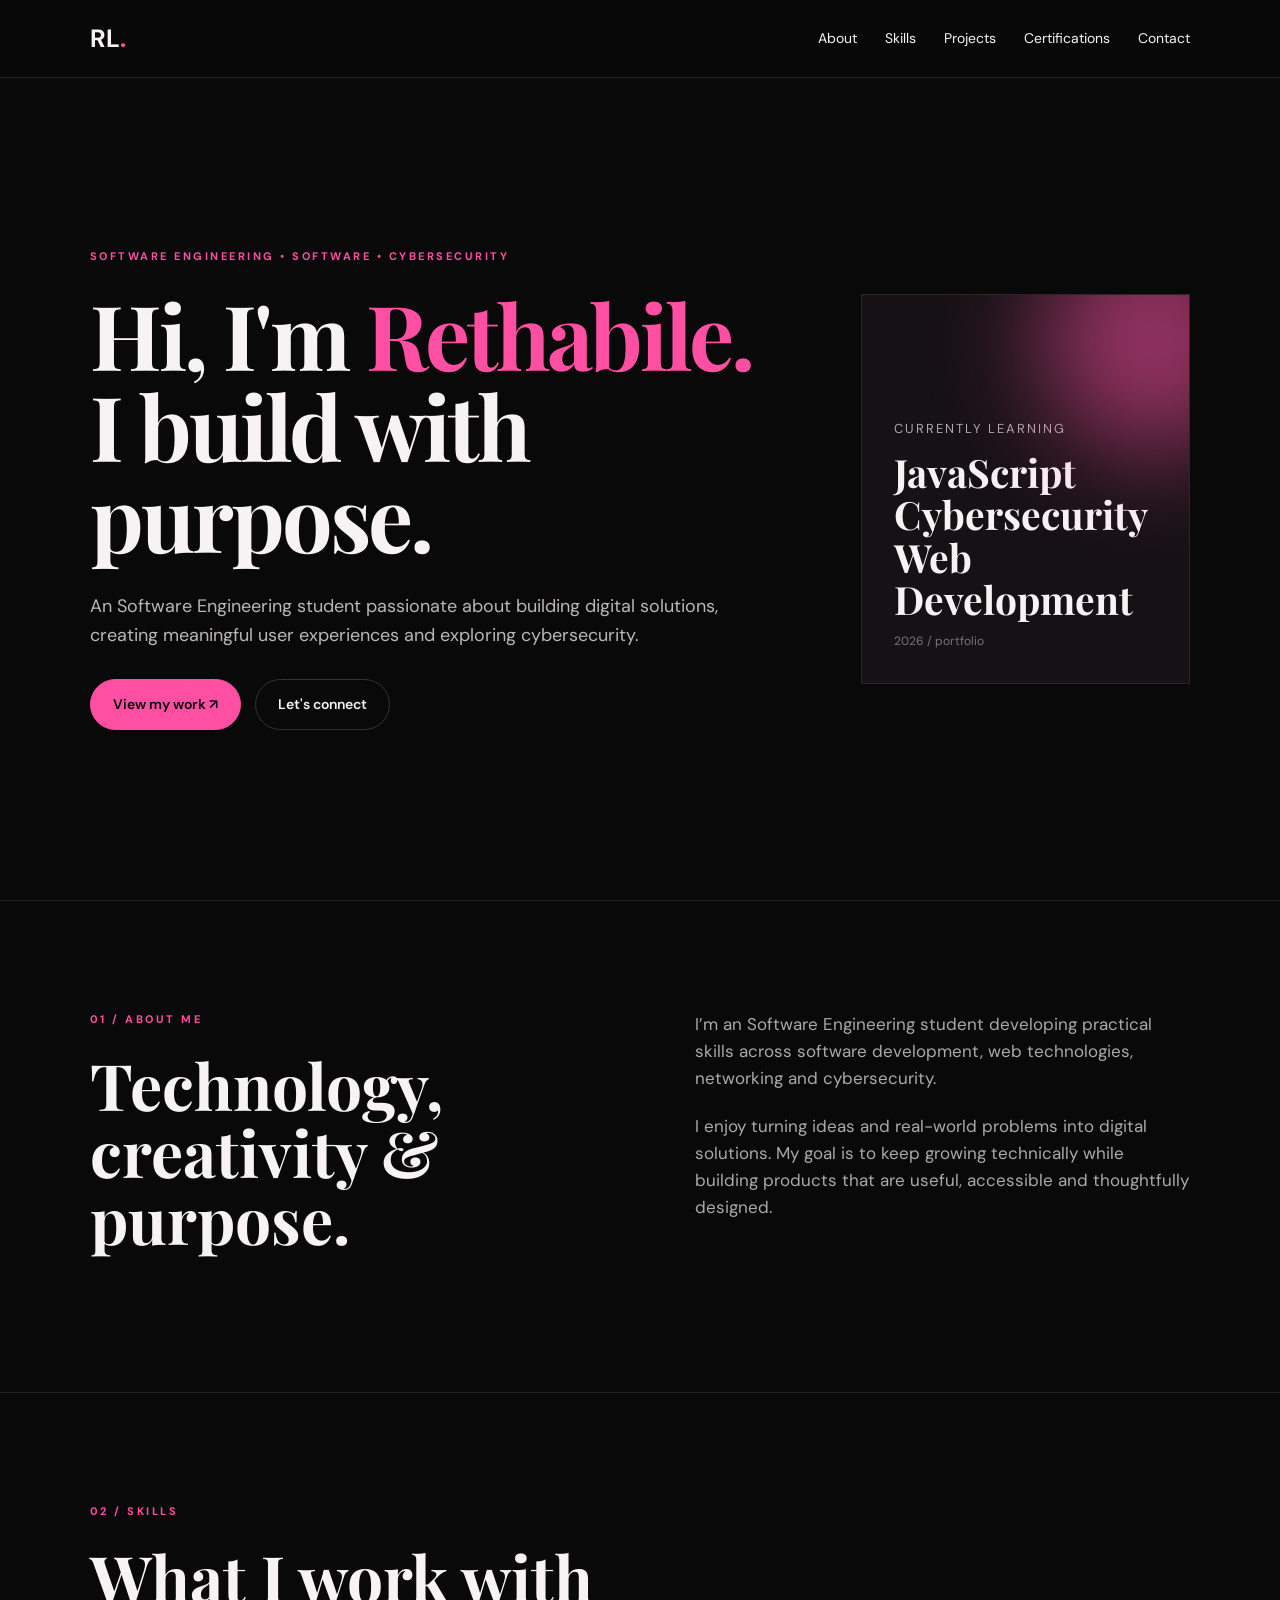
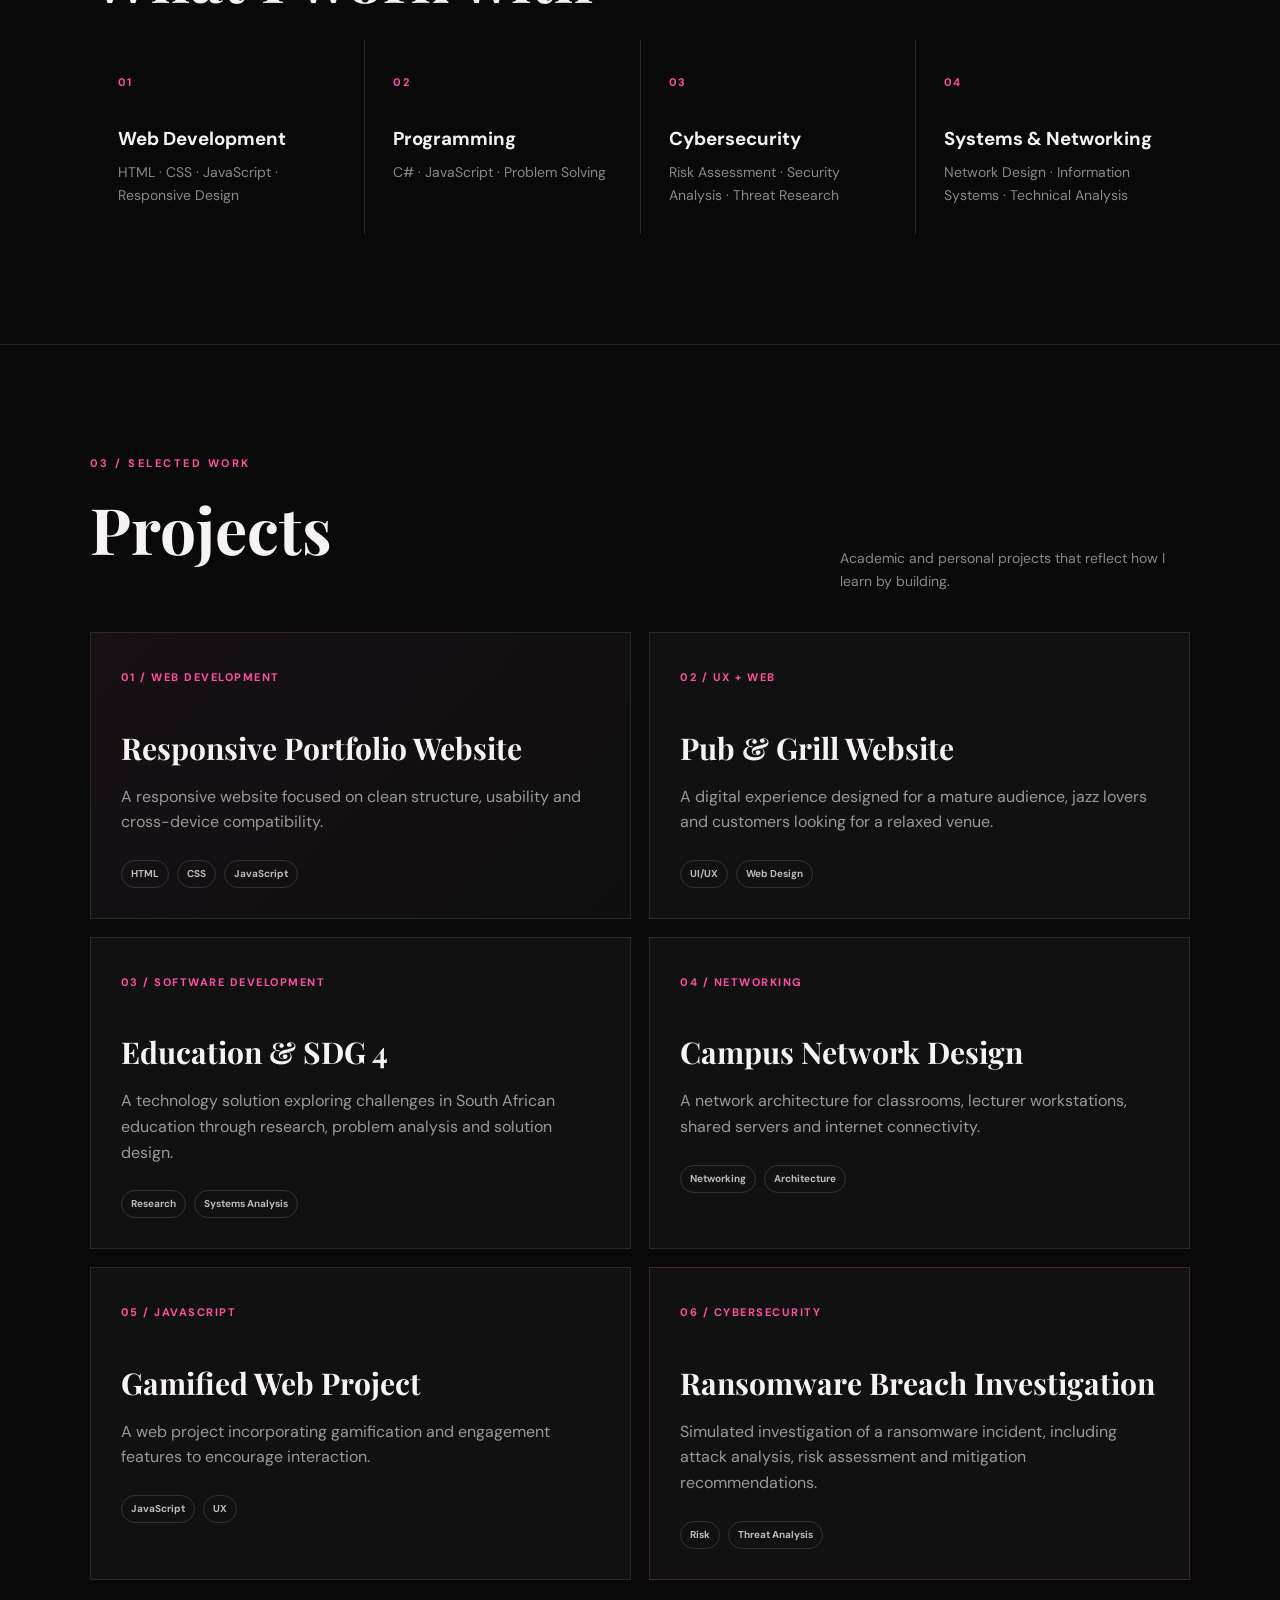
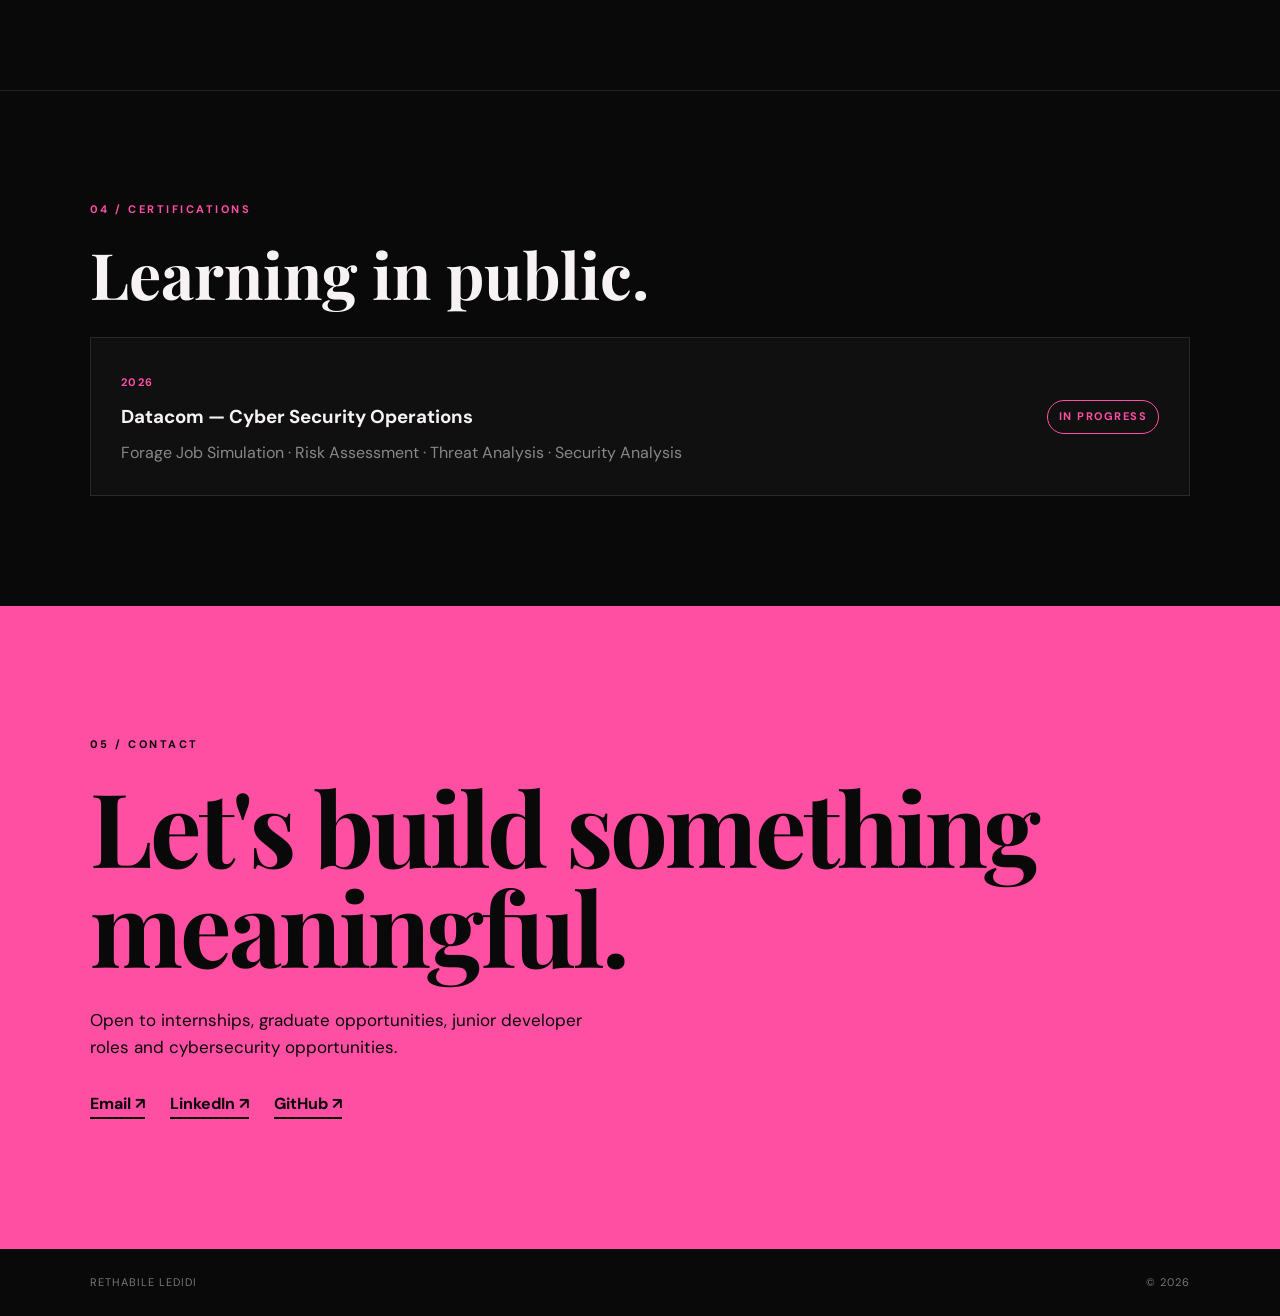
==== commit 121e7cbe: "Made industry name changes" ====
--- a/index.html
+++ b/index.html
@@ -26,9 +26,9 @@
   <main>
     <section id="home" class="hero">
       <div class="hero-copy">
-        <p class="eyebrow">INFORMATION SYSTEMS • SOFTWARE • CYBERSECURITY</p>
+        <p class="eyebrow"> SOFTWARE ENGINEERING • SOFTWARE • CYBERSECURITY</p>
         <h1>Hi, I'm <span>Rethabile.</span><br>I build with purpose.</h1>
-        <p class="intro">An Information Systems student passionate about building digital solutions, creating meaningful user experiences and exploring cybersecurity.</p>
+        <p class="intro">An Software Engineering student passionate about building digital solutions, creating meaningful user experiences and exploring cybersecurity.</p>
         <div class="buttons">
           <a class="btn primary" href="#projects">View my work ↗</a>
           <a class="btn secondary" href="#contact">Let's connect</a>
@@ -48,7 +48,7 @@
         <h2>Technology, creativity & purpose.</h2>
       </div>
       <div>
-        <p>I’m an Information Systems student developing practical skills across software development, web technologies, networking and cybersecurity.</p>
+        <p>I’m an Software Engineering student developing practical skills across software development, web technologies, networking and cybersecurity.</p>
         <p>I enjoy turning ideas and real-world problems into digital solutions. My goal is to keep growing technically while building products that are useful, accessible and thoughtfully designed.</p>
       </div>
     </section>
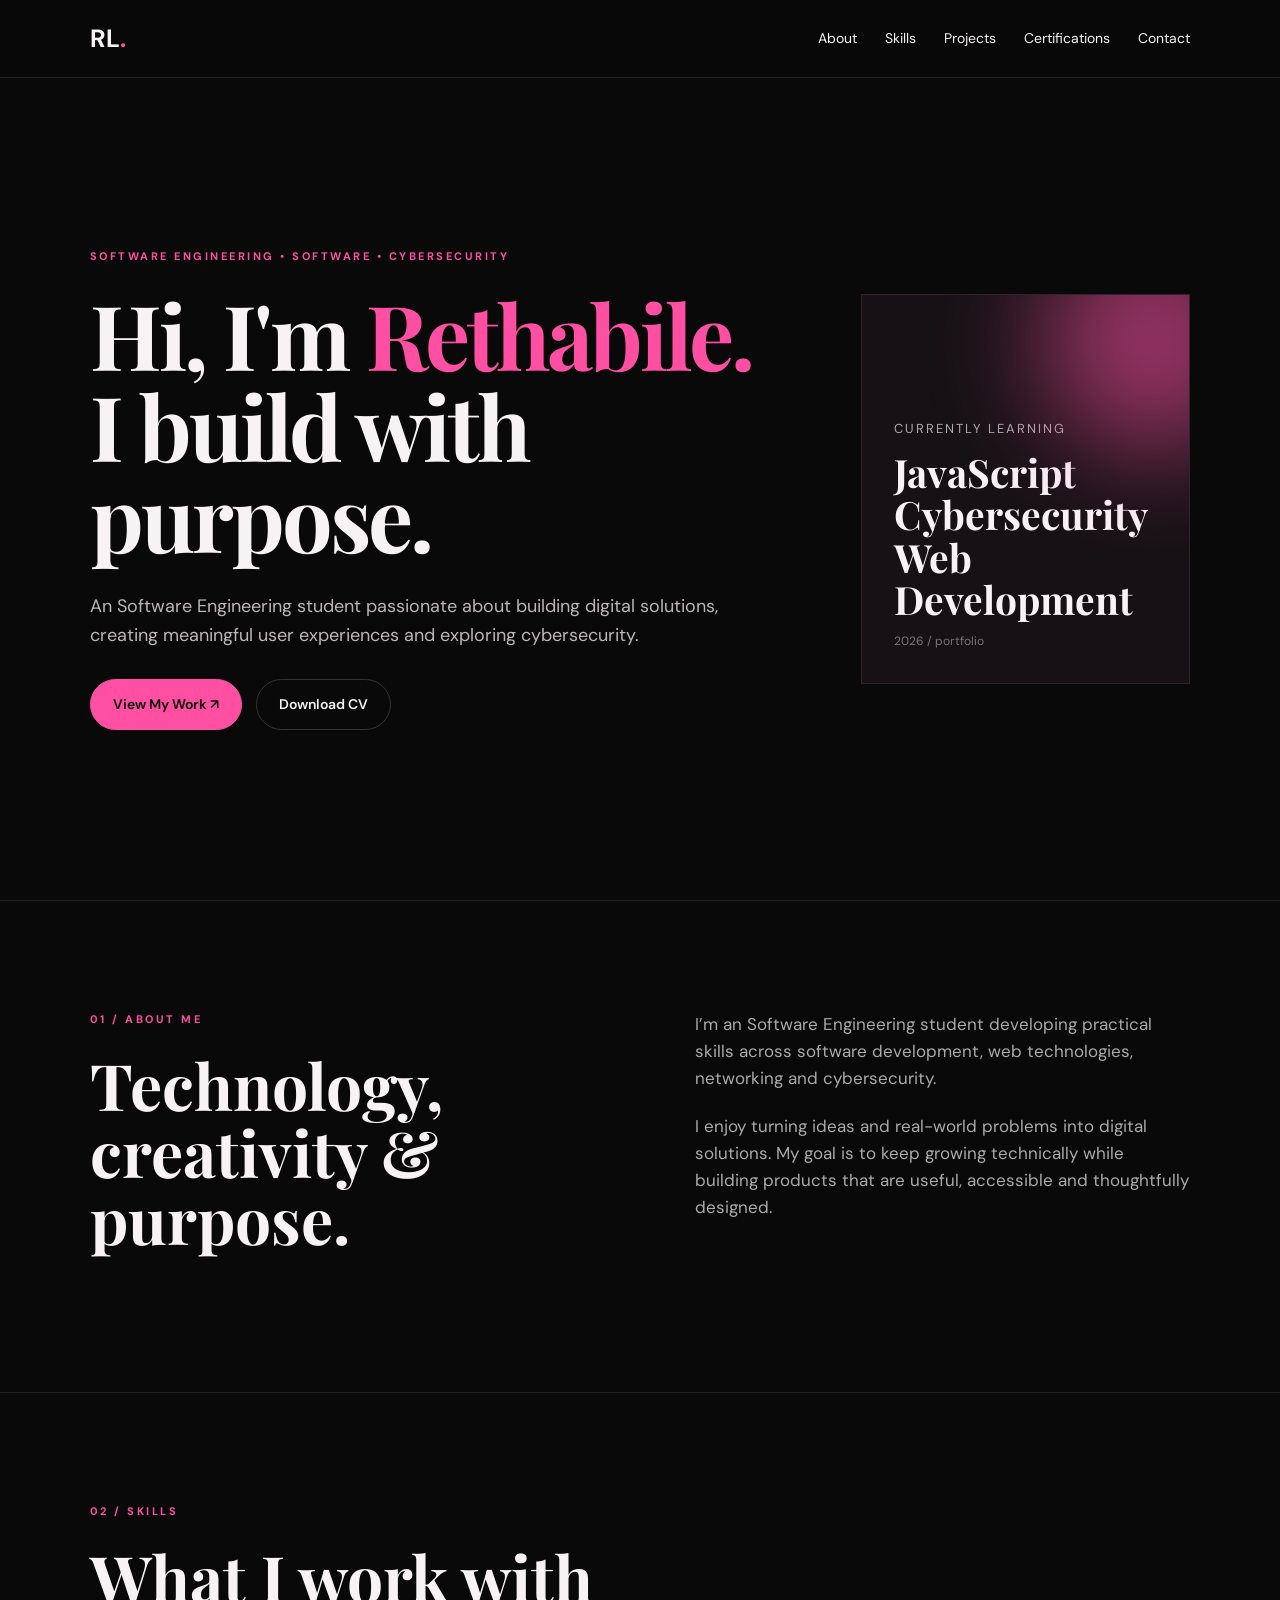
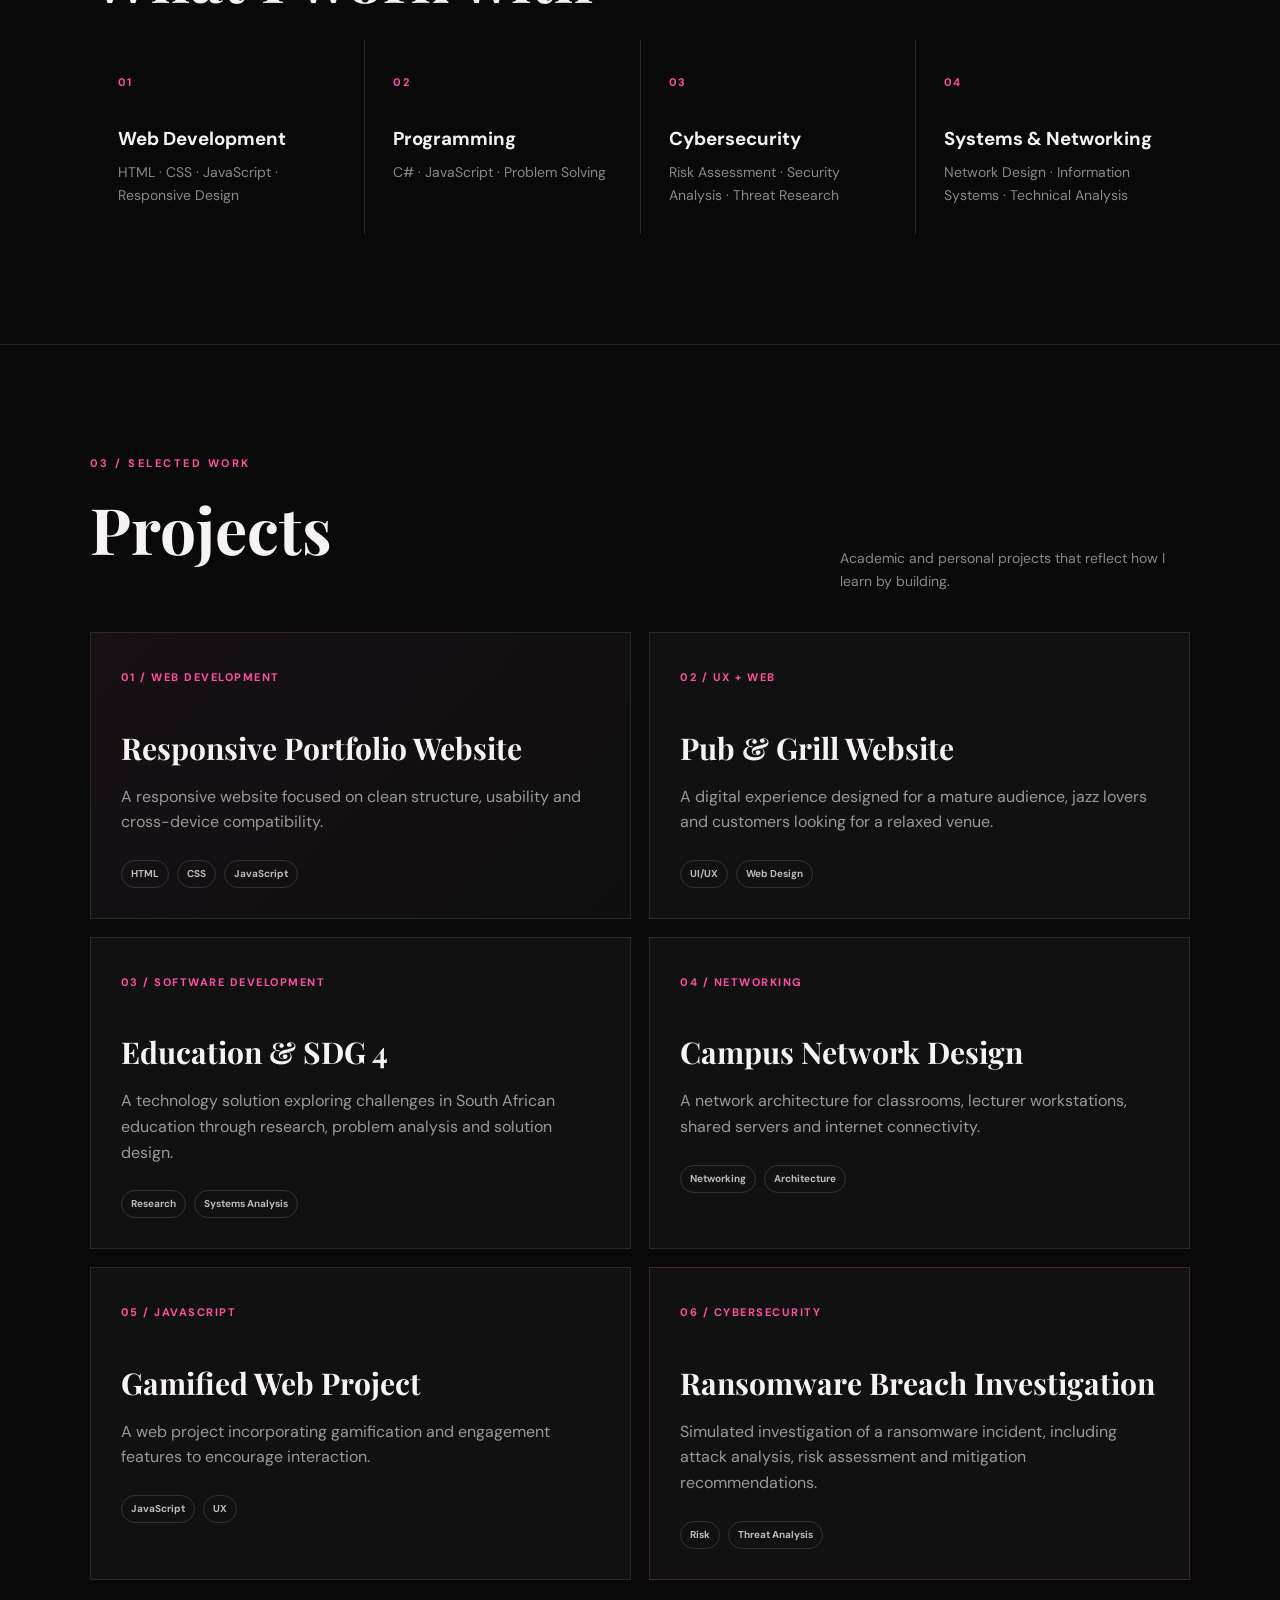
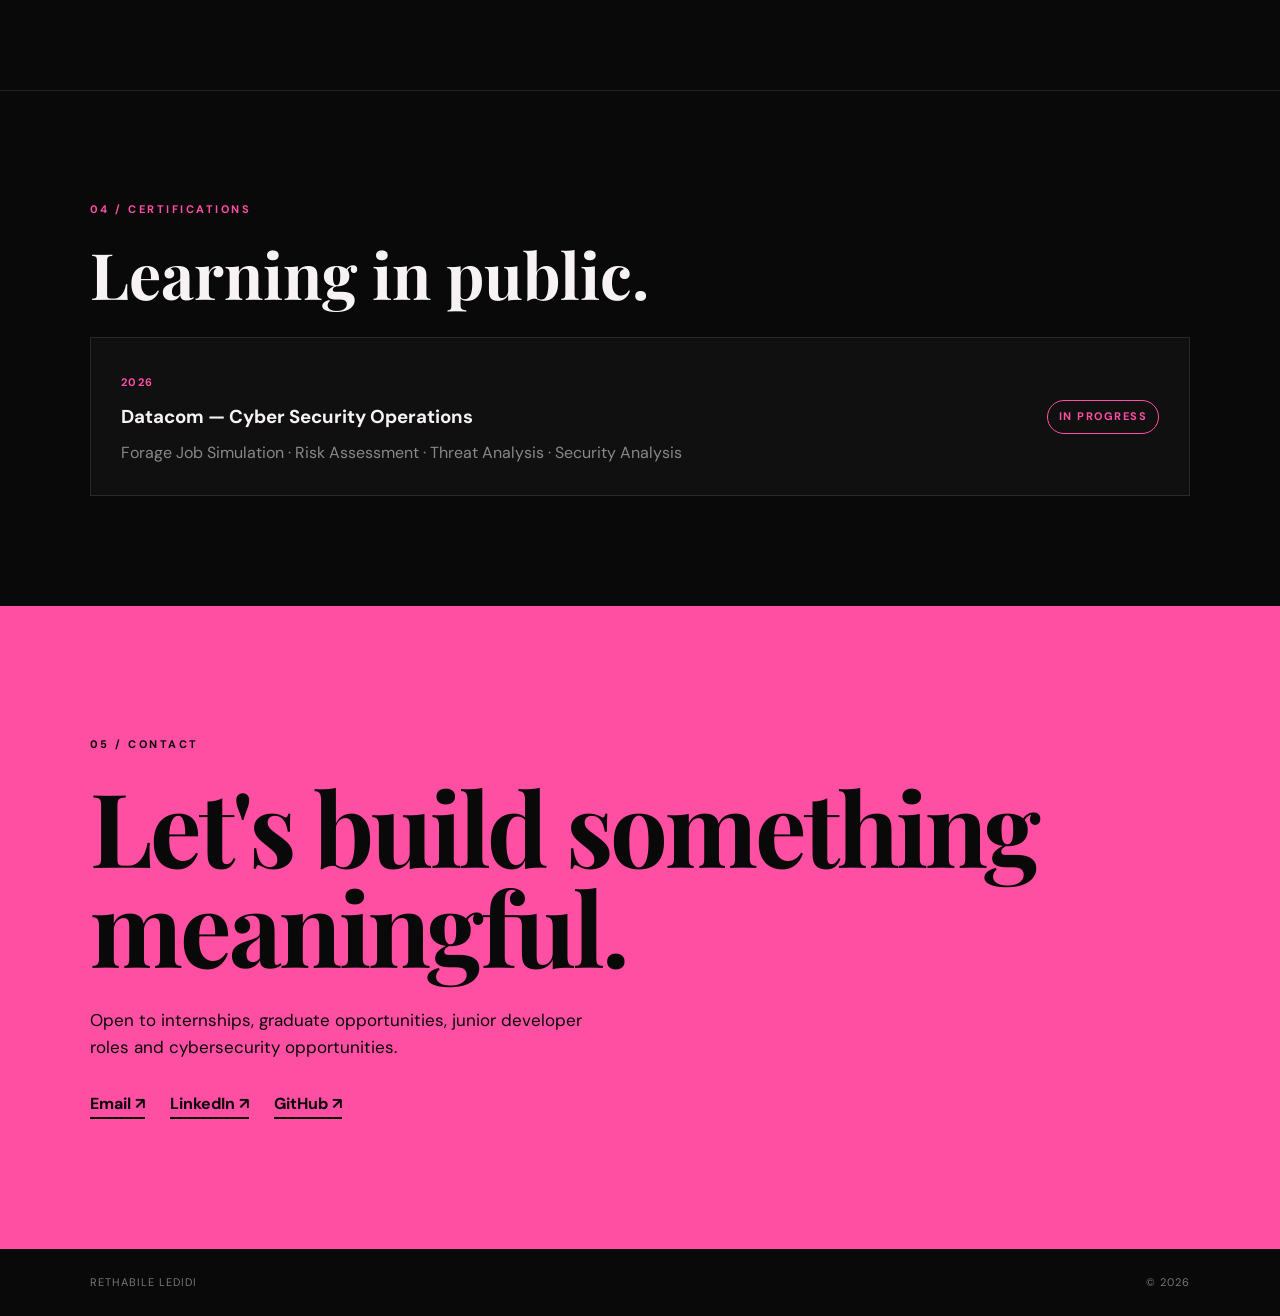
==== commit 7492b093: "insert cv download button" ====
--- a/index.html
+++ b/index.html
@@ -30,8 +30,8 @@
         <h1>Hi, I'm <span>Rethabile.</span><br>I build with purpose.</h1>
         <p class="intro">An Software Engineering student passionate about building digital solutions, creating meaningful user experiences and exploring cybersecurity.</p>
         <div class="buttons">
-          <a class="btn primary" href="#projects">View my work ↗</a>
-          <a class="btn secondary" href="#contact">Let's connect</a>
+          <a class="btn primary" href="#projects">View My Work ↗</a>
+          <a class="btn secondary" href="assests/RETHABILE_LEDIDI_CV_SYNTHESIS.docx" download="RETHABILE_LEDIDI_CV_SYNTHESIS.docx">Download CV</a>
         </div>
       </div>
       <div class="hero-card">
